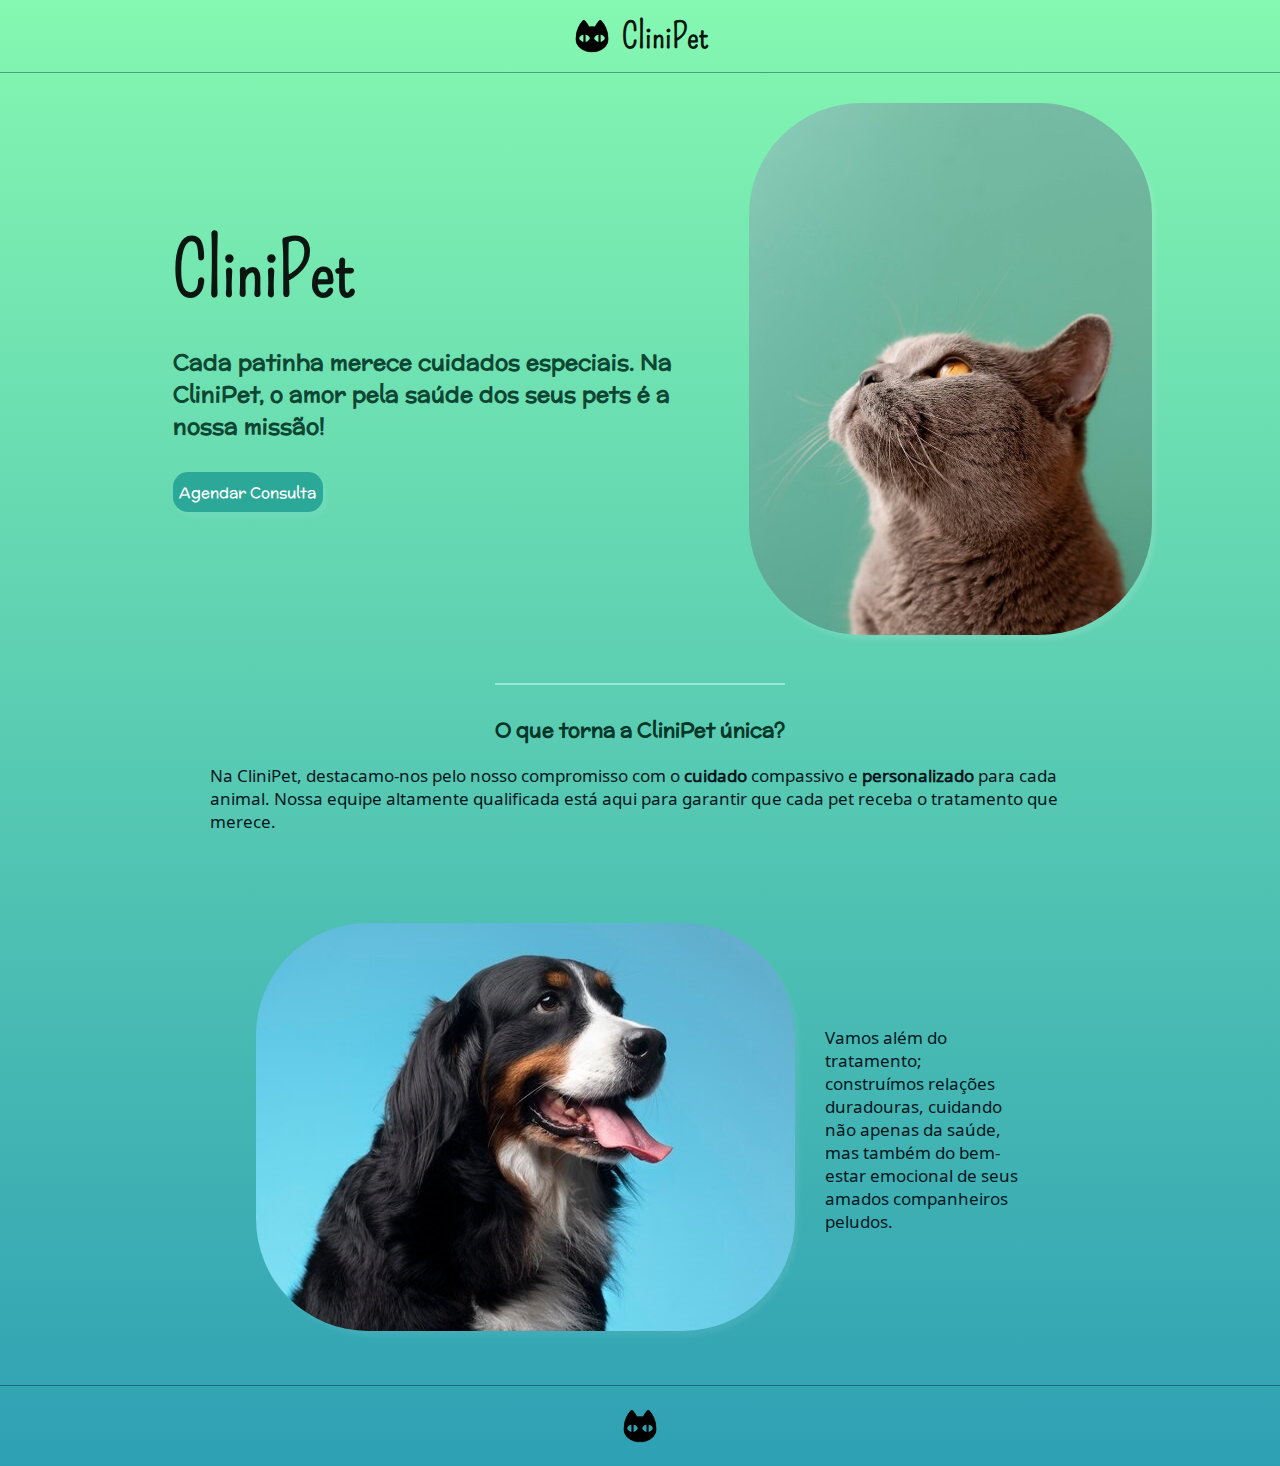
==== index.html @ 524bd00f "Add files via upload" ====
<!DOCTYPE html>
<html lang="en">
<head>
	<link rel="stylesheet" type="text/css" href="style.css">
	<meta charset="UTF-8">
	<meta name="viewport" content="width=device-width, initial-scale=1.0">
	<title>CliniPet</title>
</head>
<body>
		<header class="cabecalho">
			<img class="logo-imagem" src="logo.png" style="height: 40px; width: 40px;"><!--icon da pagina-->
			<h4 class="cabecalho-titulo">CliniPet</h4>
		</header>

		<main class="conteudo">

			<section class="conteudo-principal">
				<div class="conteudo-principal-escrito">
					<h1 class="conteudo-principal-titulo">CliniPet</h1>
					<h2 class="conteudo-principal-subtitulo" >Cada patinha merece cuidados especiais. Na CliniPet, o amor pela saúde dos seus pets é a nossa missão!</h2>
					<button class="conteudo-principal-botao">Agendar Consulta</button>
				</div>
				<img class="conteudo-principal-imagem" src="imagem1.jpg" style="width: 35%; border-radius: 7em; box-shadow: 4px 5px 4px rgba(255, 255, 255, 0.11);">
			</section>

			<section class="conteudo-secundario">
				<h3 class="conteudo-secundario-titulo">O que torna a CliniPet única?</h3>
				<p class="conteudo-secundario-subtitulo">Na CliniPet, destacamo-nos pelo nosso compromisso com o <strong>cuidado</strong> compassivo e <strong>personalizado</strong> para cada animal. Nossa equipe altamente qualificada está aqui para garantir que cada pet receba o tratamento que merece.</p>
			</section>

			<section class="conteudo-terciario">
				<div class="conteudo-terciario-conteudo">
					<img class="conteudo-terciario-imagem" src="imagem2.jpg" style="height: 20%; border-radius: 7em; box-shadow: 4px 5px 4px rgba(255, 255, 255, 0.068);">
				</div>
				<p class="conteudo-terciario-titulo">Vamos além do tratamento; construímos relações duradouras, cuidando não apenas da saúde, mas também do bem-estar emocional de seus amados companheiros peludos.</p>
			</section>
		</main>

		<footer class="rodape">
			<img class="logo-imagem" src="logo.png" style="height: 40px; width: 40px;"><!--icon da pagina-->
		</footer>


</body>
</html>
---- style.css ----
@import url('https://fonts.googleapis.com/css2?family=McLaren&family=Noto+Sans+Tai+Le&family=Pompiere&display=swap');
*{
    margin: 0;
    padding: 0;
    box-sizing: border-box;
    text-decoration: none;
}

body{
    font-size: 100%;
    background:linear-gradient(to top, rgb(46, 160, 180), rgba(91, 245, 150, 0.747));
}

.cabecalho {
    display: flex;
    flex-direction: row;
    align-items: center;
    justify-content: center;
    padding: 15px;
    font-family: 'Pompiere', sans-serif;
    font-size: 35px;
    color: rgba(0, 0, 0, 0.904);
    font-weight: 400;
    gap : 10px;
}

.conteudo{
    border-top: 0.6px solid rgba(0, 0, 0, 0.349);
    margin-bottom: 50px;
}

.conteudo-principal{
    display: flex;
    flex-direction: row;
    align-items: center;
    justify-content: space-evenly;
    padding-right: 10%;
    gap: 20px;
    padding-top: 30px;
}

.conteudo-principal-escrito {
    display: flex;
    flex-direction: column;
    gap: 30px;
    padding-left: 15%;
}

.conteudo-principal-titulo{
    font-family: 'Pompiere', sans-serif;
    font-size: 75px;
    color: rgba(0, 0, 0, 0.904);
    font-weight: 900;
}

.conteudo-principal-subtitulo{
    font-family: 'McLaren', sans-serif;
    font-size: 22px;
    color: rgba(5, 54, 40, 0.911);
}

.conteudo-principal-botao{
    background-color: rgb(44, 168, 152);
    color: rgb(255, 255, 255);
    width: 150px;
    height: 40px;
    font-size: 15px;
    font-family: 'McLaren', sans-serif;
    border: none;
    box-shadow: 4px 5px 4px rgba(150, 228, 221, 0.164);
    border-radius: 15px;
}

.conteudo-principal-botao:hover {
    background-color: rgb(59, 185, 169);
    color: rgb(255, 255, 255);
    width: 150px;
    height: 40px;
    font-size: 15px;
    font-family: 'McLaren', sans-serif;
    border: none;
    box-shadow: 4px 5px 4px rgba(6, 71, 63, 0.5);
    border-radius: 15px;
}

.conteudo-secundario{
    display: flex;
    flex-direction: column;
    align-items: center;
    gap: 20px;
    margin-top: 48px;
    padding-left: 10%;
    padding-right: 10%;
    justify-content: center;
}

.conteudo-secundario-titulo{
    font-family: 'McLaren', sans-serif;
    color: rgba(0, 44, 31, 0.945);
    font-size: 20px;
    border-top: 2px solid rgba(187, 255, 234, 0.596);
    padding-top: 30px;
}

.conteudo-secundario-subtitulo{
    font-family: 'Noto Sans Tai Le', sans-serif;
    font-size: 17px;
    font-weight: 500;
    color: rgb(0, 22, 29);  
    padding-bottom: 60px;
    padding-left: 8%;
    padding-right: 8%;
}

.conteudo-terciario {
    padding-top: 150px;
    display: flex;
    flex-direction: row;
    align-items: center;
    justify-content: space-evenly;
    padding-left: 20%;
    padding-right: 20%;
    gap: 30px;
    padding-top: 30px;
}

.conteudo-terciario-titulo{
    font-family: 'Noto Sans Tai Le', sans-serif;
    font-size: 17px;
    font-weight: 500;
    color: rgb(0, 22, 29);  
}

.rodape{
    padding: 20px;
    border-top: 0.6px solid rgba(0, 0, 0, 0.349);
    display: flex;
    align-items: center;
    justify-content: center;
}
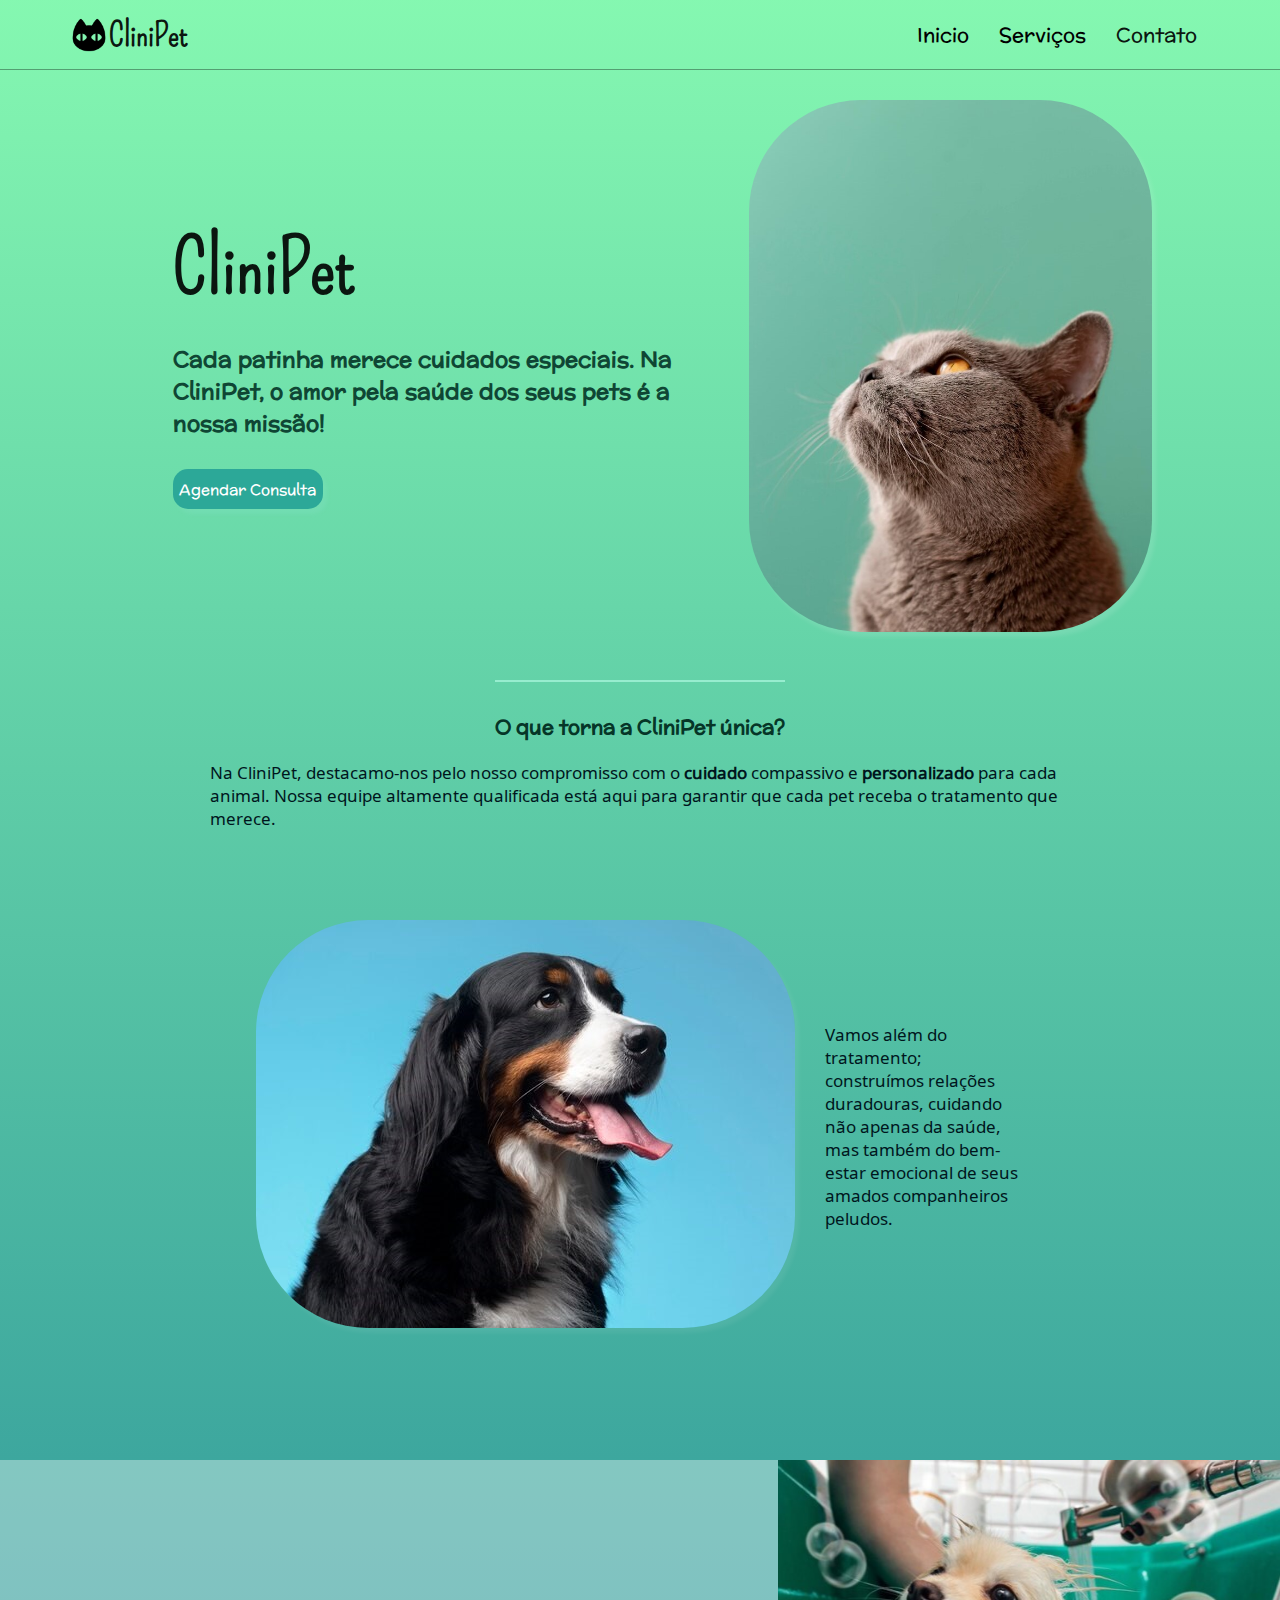
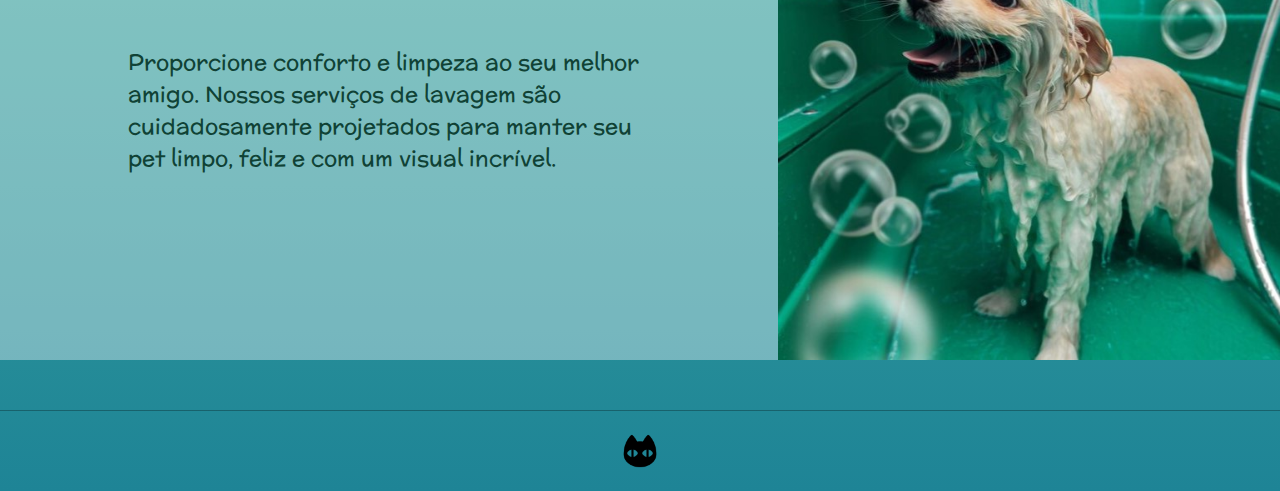
==== commit 421d5774: "Add files via upload" ====
--- a/index.html
+++ b/index.html
@@ -8,8 +8,16 @@
 </head>
 <body>
 		<header class="cabecalho">
-			<img class="logo-imagem" src="logo.png" style="height: 40px; width: 40px;"><!--icon da pagina-->
-			<h4 class="cabecalho-titulo">CliniPet</h4>
+			<div class="cabecalho-logo">
+				<img class="logo-imagem" src="logo.png" style="height: 40px; width: 40px;"><!--icon da pagina-->
+				<h4 class="cabecalho-titulo">CliniPet</h4>
+			</div>
+
+			<div class="cabecalho-escrito">
+				<h4 class="cabecalho-texto"><a href="index.html">Inicio</a></h4>
+				<h4 class="cabecalho-texto"><a href="servicos.html">Serviços</a></h4>
+				<h4 class="cabecalho-texto">Contato</h4>
+			</div>
 		</header>
 
 		<main class="conteudo">
@@ -34,6 +42,17 @@
 				</div>
 				<p class="conteudo-terciario-titulo">Vamos além do tratamento; construímos relações duradouras, cuidando não apenas da saúde, mas também do bem-estar emocional de seus amados companheiros peludos.</p>
 			</section>
+
+			<section class="conteudo-quartenario">
+				<div class="conteudo-quartenario-escrito">
+					<p class="conteudo-quartenario-titulo">Proporcione conforto e limpeza ao seu melhor amigo. Nossos serviços de lavagem são cuidadosamente projetados para manter seu pet limpo, feliz e com um visual incrível.</p>
+				</div>
+				<div class="conteudo-quartenario-conteudo">
+					<img class="conteudo-quartenario-imagem" src="imagem3.jpg" >
+				</div>
+			</section>
+
+
 		</main>
 
 		<footer class="rodape">
--- a/style.css
+++ b/style.css
@@ -1,4 +1,5 @@
 @import url('https://fonts.googleapis.com/css2?family=McLaren&family=Noto+Sans+Tai+Le&family=Pompiere&display=swap');
+
 *{
     margin: 0;
     padding: 0;
@@ -8,17 +9,47 @@
 
 body{
     font-size: 100%;
-    background:linear-gradient(to top, rgb(46, 160, 180), rgba(91, 245, 150, 0.747));
+    background:linear-gradient(to top, rgb(30, 132, 150), rgba(91, 245, 150, 0.747));
+}
+
+a {
+    text-decoration: none;
+    color: black;
 }
 
 .cabecalho {
+    text-decoration: none; 
+    display: flex;
+    flex-direction: row;
+    align-items: center;
+    justify-content: space-between;
+    padding: 5px;
+    font-family: 'Pompiere', sans-serif;
+    font-size: 33px;
+    color: rgba(0, 0, 0, 0.904);
+    font-weight: 400;
+    gap : 5px;
+}
+
+.cabecalho-logo {
+    display: flex;
+    padding-left: 5%;
+}
+
+.cabecalho-escrito {
+    display: flex;
+    padding-right: 5%;
+}
+
+.cabecalho-texto {
+    text-decoration: none; 
     display: flex;
     flex-direction: row;
     align-items: center;
     justify-content: center;
     padding: 15px;
-    font-family: 'Pompiere', sans-serif;
-    font-size: 35px;
+    font-family: 'McLaren', sans-serif;
+    font-size: 20px;
     color: rgba(0, 0, 0, 0.904);
     font-weight: 400;
     gap : 10px;
@@ -131,9 +162,32 @@
     color: rgb(0, 22, 29);  
 }
 
+.conteudo-quartenario {
+    background: rgba(255, 255, 255, 0.37);
+    display: flex;
+    height: 500px;
+    margin-top: 10%;
+    align-content: space-around;
+
+}
+
+.conteudo-quartenario-imagem {
+    height: 500px;
+
+}
+
+.conteudo-quartenario-escrito {
+    font-family: 'McLaren', sans-serif;
+    font-size: 22px;
+    color: rgba(5, 54, 40, 0.911);
+    display: flex;
+    align-items: center;
+    padding: 10%;
+}
+
 .rodape{
     padding: 20px;
-    border-top: 0.6px solid rgba(0, 0, 0, 0.349);
+    border-top: 1px solid rgba(0, 0, 0, 0.281);
     display: flex;
     align-items: center;
     justify-content: center;
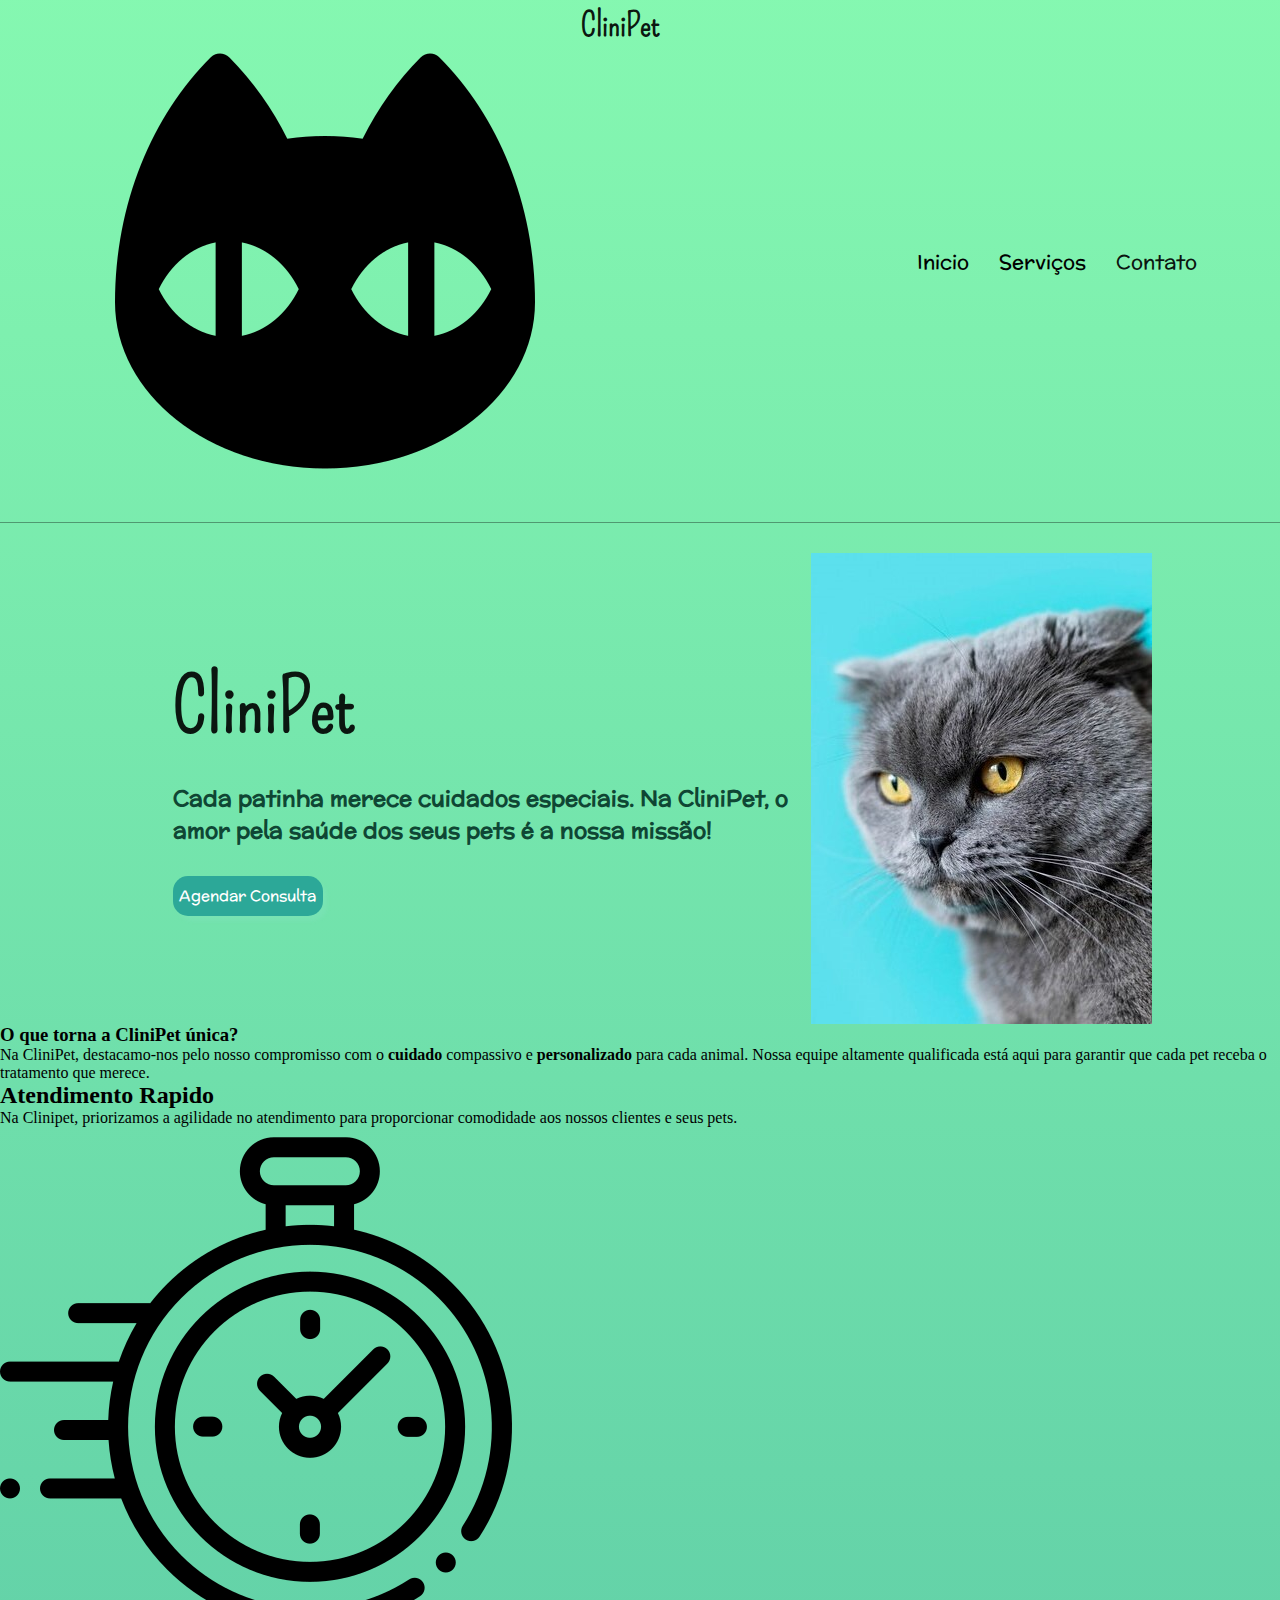
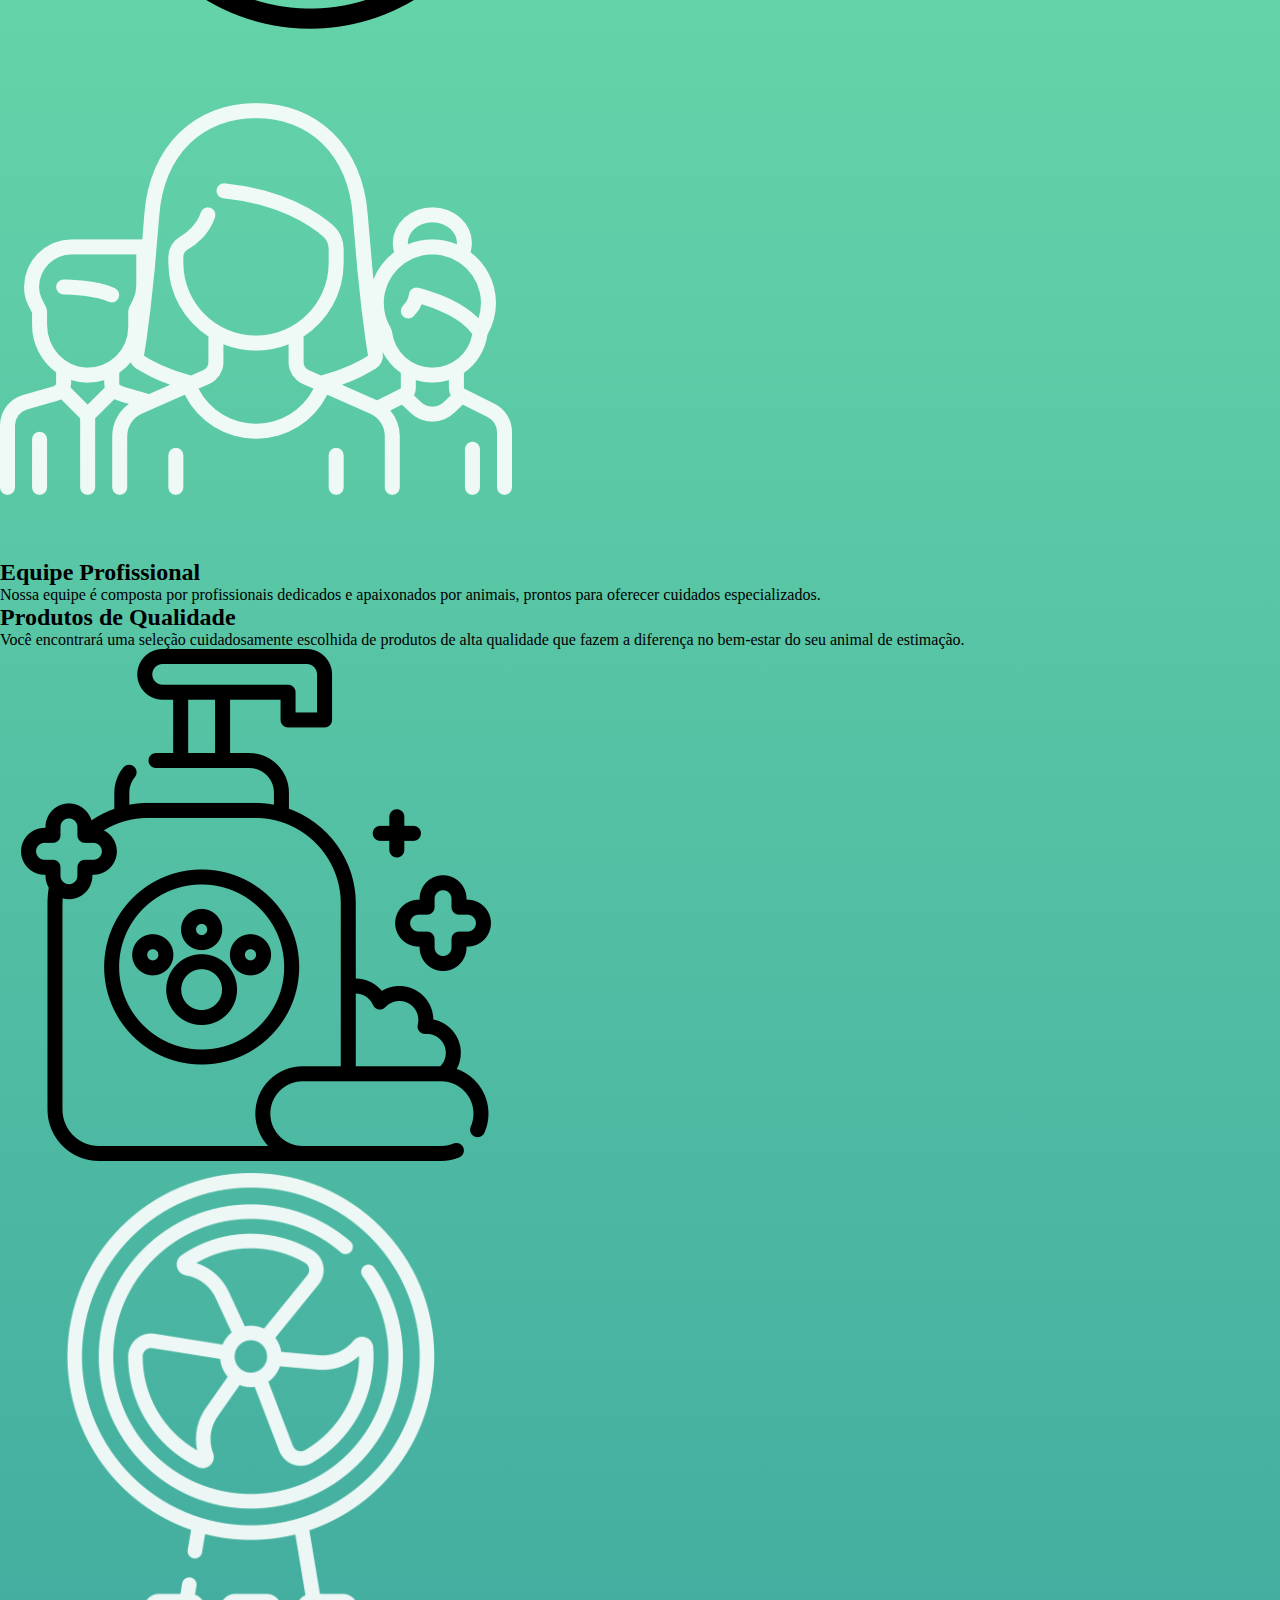
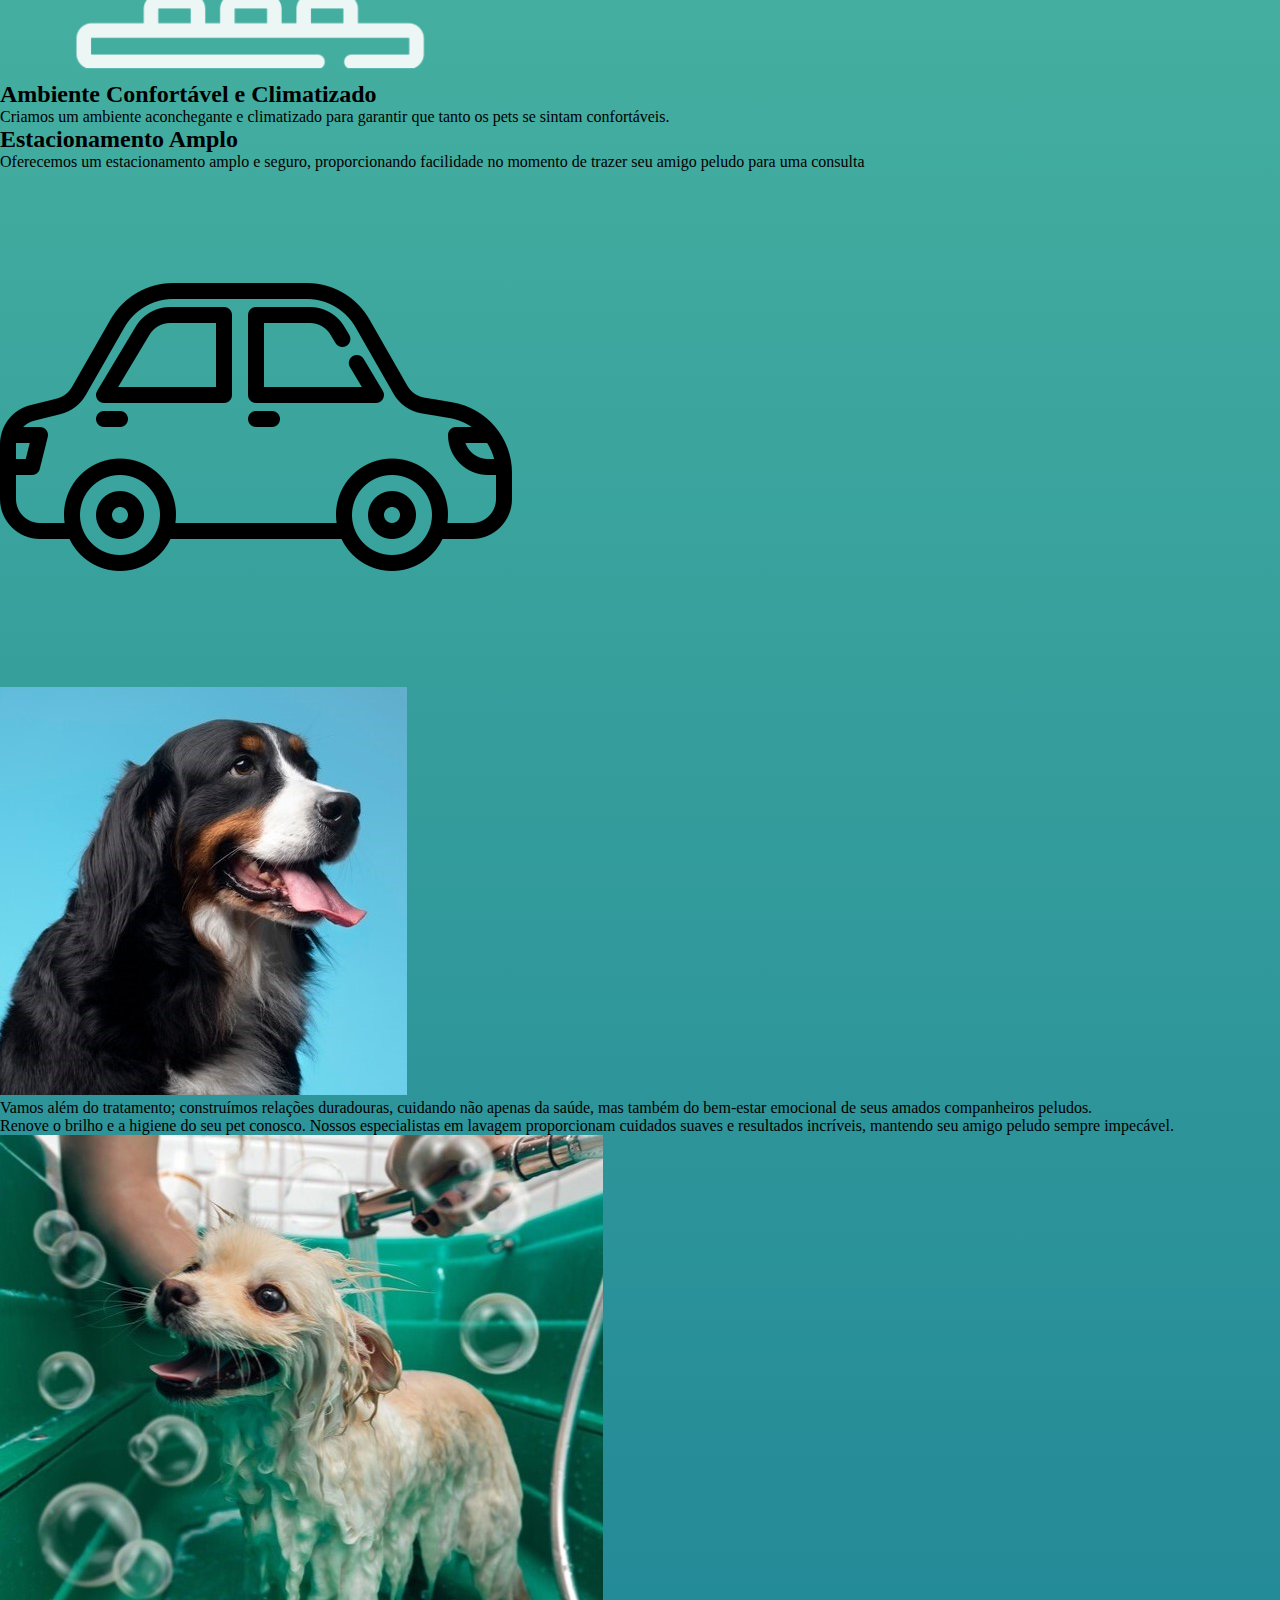
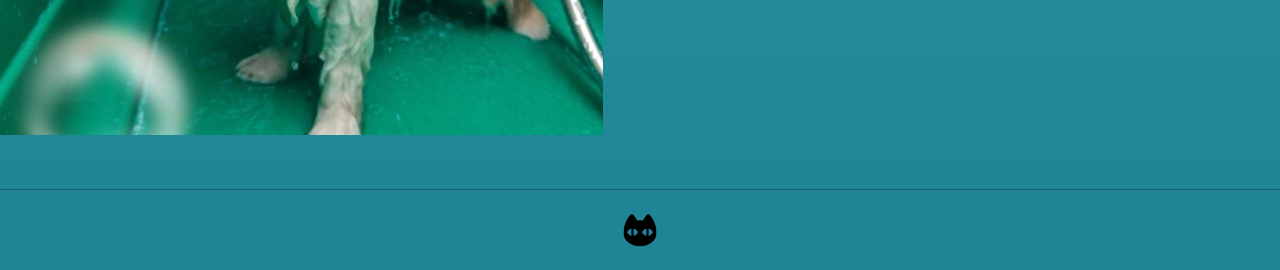
==== commit 27020c5a: "Add files via upload" ====
--- a/index.html
+++ b/index.html
@@ -9,7 +9,7 @@
 <body>
 		<header class="cabecalho">
 			<div class="cabecalho-logo">
-				<img class="logo-imagem" src="logo.png" style="height: 40px; width: 40px;"><!--icon da pagina-->
+				<img class="logo-imagem" src="logo.png"><!--icon da pagina-->
 				<h4 class="cabecalho-titulo">CliniPet</h4>
 			</div>
 
@@ -28,32 +28,87 @@
 					<h2 class="conteudo-principal-subtitulo" >Cada patinha merece cuidados especiais. Na CliniPet, o amor pela saúde dos seus pets é a nossa missão!</h2>
 					<button class="conteudo-principal-botao">Agendar Consulta</button>
 				</div>
-				<img class="conteudo-principal-imagem" src="imagem1.jpg" style="width: 35%; border-radius: 7em; box-shadow: 4px 5px 4px rgba(255, 255, 255, 0.11);">
+				<img class="conteudo-principal-imagem" src="imagem4.jpg">
 			</section>
 
-			<section class="conteudo-secundario">
-				<h3 class="conteudo-secundario-titulo">O que torna a CliniPet única?</h3>
-				<p class="conteudo-secundario-subtitulo">Na CliniPet, destacamo-nos pelo nosso compromisso com o <strong>cuidado</strong> compassivo e <strong>personalizado</strong> para cada animal. Nossa equipe altamente qualificada está aqui para garantir que cada pet receba o tratamento que merece.</p>
+
+			<section class="conteudo-segundo">
+				<h3 class="conteudo-segundo-titulo">O que torna a CliniPet única?</h3>
+				<p class="conteudo-segundo-subtitulo">Na CliniPet, destacamo-nos pelo nosso compromisso com o <strong>cuidado</strong> compassivo e <strong>personalizado</strong> para cada animal. Nossa equipe altamente qualificada está aqui para garantir que cada pet receba o tratamento que merece.</p>
 			</section>
 
-			<section class="conteudo-terciario">
-				<div class="conteudo-terciario-conteudo">
-					<img class="conteudo-terciario-imagem" src="imagem2.jpg" style="height: 20%; border-radius: 7em; box-shadow: 4px 5px 4px rgba(255, 255, 255, 0.068);">
+
+				<main class="conteudo-retangulo">
+					<div class="conteudo-retangulo-back">
+
+						<div class="conteudo-retangulo1">
+							<div class="conteudo-retangulo1-escrito">
+								<h2 class="conteudo-retangulo1-escrito-titulo">Atendimento Rapido</h2>
+								<p class="conteudo-retangulo1-escrito-texto">Na Clinipet, priorizamos a agilidade no atendimento para proporcionar comodidade aos nossos clientes e seus pets.</p>
+							</div>
+							<img class="conteudo-retangulo1-imagem" src="relogio.png">
+						</div>
+	
+						<div class="conteudo-retangulo2">
+							<img class="conteudo-retangulo1-imagem" src="equipe.png" style="opacity: 90%;">
+							<div class="conteudo-retangulo2-escrito">
+								<h2 class="conteudo-retangulo2-escrito-titulo">Equipe Profissional</h2>
+								<p class="conteudo-retangulo2-escrito-texto">Nossa equipe é composta por profissionais dedicados e apaixonados por animais, prontos para oferecer cuidados especializados.</p>
+							</div>
+						</div>
+
+						<div class="conteudo-retangulo1">
+							<div class="conteudo-retangulo1-escrito">
+								<h2 class="conteudo-retangulo1-escrito-titulo">Produtos de Qualidade</h2>
+								<p class="conteudo-retangulo1-escrito-texto">Você encontrará uma seleção cuidadosamente escolhida de produtos de alta qualidade que fazem a diferença no bem-estar do seu animal de estimação.</p>
+							</div>
+							<img class="conteudo-retangulo1-imagem" src="shampoo-pet.png">
+						</div>
+
+						<div class="conteudo-retangulo2">
+							<img class="conteudo-retangulo1-imagem" src="ventilador.png" style="opacity: 90%;">
+							<div class="conteudo-retangulo2-escrito">
+								<h2 class="conteudo-retangulo2-escrito-titulo">Ambiente Confortável e Climatizado</h2>
+								<p class="conteudo-retangulo2-escrito-texto">Criamos um ambiente aconchegante e climatizado para garantir que tanto os pets se sintam confortáveis.</p>
+							</div>
+						</div>
+
+						<div class="conteudo-retangulo1">
+							<div class="conteudo-retangulo1-escrito">
+								<h2 class="conteudo-retangulo1-escrito-titulo">Estacionamento Amplo</h2>
+								<p class="conteudo-retangulo1-escrito-texto">Oferecemos um estacionamento amplo e seguro, proporcionando facilidade no momento de trazer seu amigo peludo para uma consulta</p>
+							</div>
+							<img class="conteudo-retangulo1-imagem" src="carro.png">
+						</div>
+
+					</div>
+				</main>
+
+
+			<section class="conteudo-terceiro">
+				<div class="conteudo-terceiro-conteudo">
+					<img class="conteudo-terceiro-imagem" src="imagem2.jpg">
+					<div class="conteudo-terceiro-escrito">
+						<p class="conteudo-terceiro-titulo">Vamos além do tratamento; construímos relações duradouras, cuidando não apenas da saúde, mas também do bem-estar emocional de seus amados companheiros peludos.</p>
+					</div>
 				</div>
-				<p class="conteudo-terciario-titulo">Vamos além do tratamento; construímos relações duradouras, cuidando não apenas da saúde, mas também do bem-estar emocional de seus amados companheiros peludos.</p>
 			</section>
 
-			<section class="conteudo-quartenario">
-				<div class="conteudo-quartenario-escrito">
-					<p class="conteudo-quartenario-titulo">Proporcione conforto e limpeza ao seu melhor amigo. Nossos serviços de lavagem são cuidadosamente projetados para manter seu pet limpo, feliz e com um visual incrível.</p>
-				</div>
-				<div class="conteudo-quartenario-conteudo">
-					<img class="conteudo-quartenario-imagem" src="imagem3.jpg" >
+			<section class="conteudo-quarto">
+				<div class="conteudo-quarto-conteudo">
+					<div class="conteudo-quarto-escrito">
+						<p class="conteudo-quarto-titulo">Renove o brilho e a higiene do seu pet conosco. Nossos especialistas em lavagem proporcionam cuidados suaves e resultados incríveis, mantendo seu amigo peludo sempre impecável.</p>
+					</div>
+					<img class="conteudo-quarto-imagem" src="imagem3.jpg">
 				</div>
 			</section>
 
 
+
+
 		</main>
+
+		
 
 		<footer class="rodape">
 			<img class="logo-imagem" src="logo.png" style="height: 40px; width: 40px;"><!--icon da pagina-->
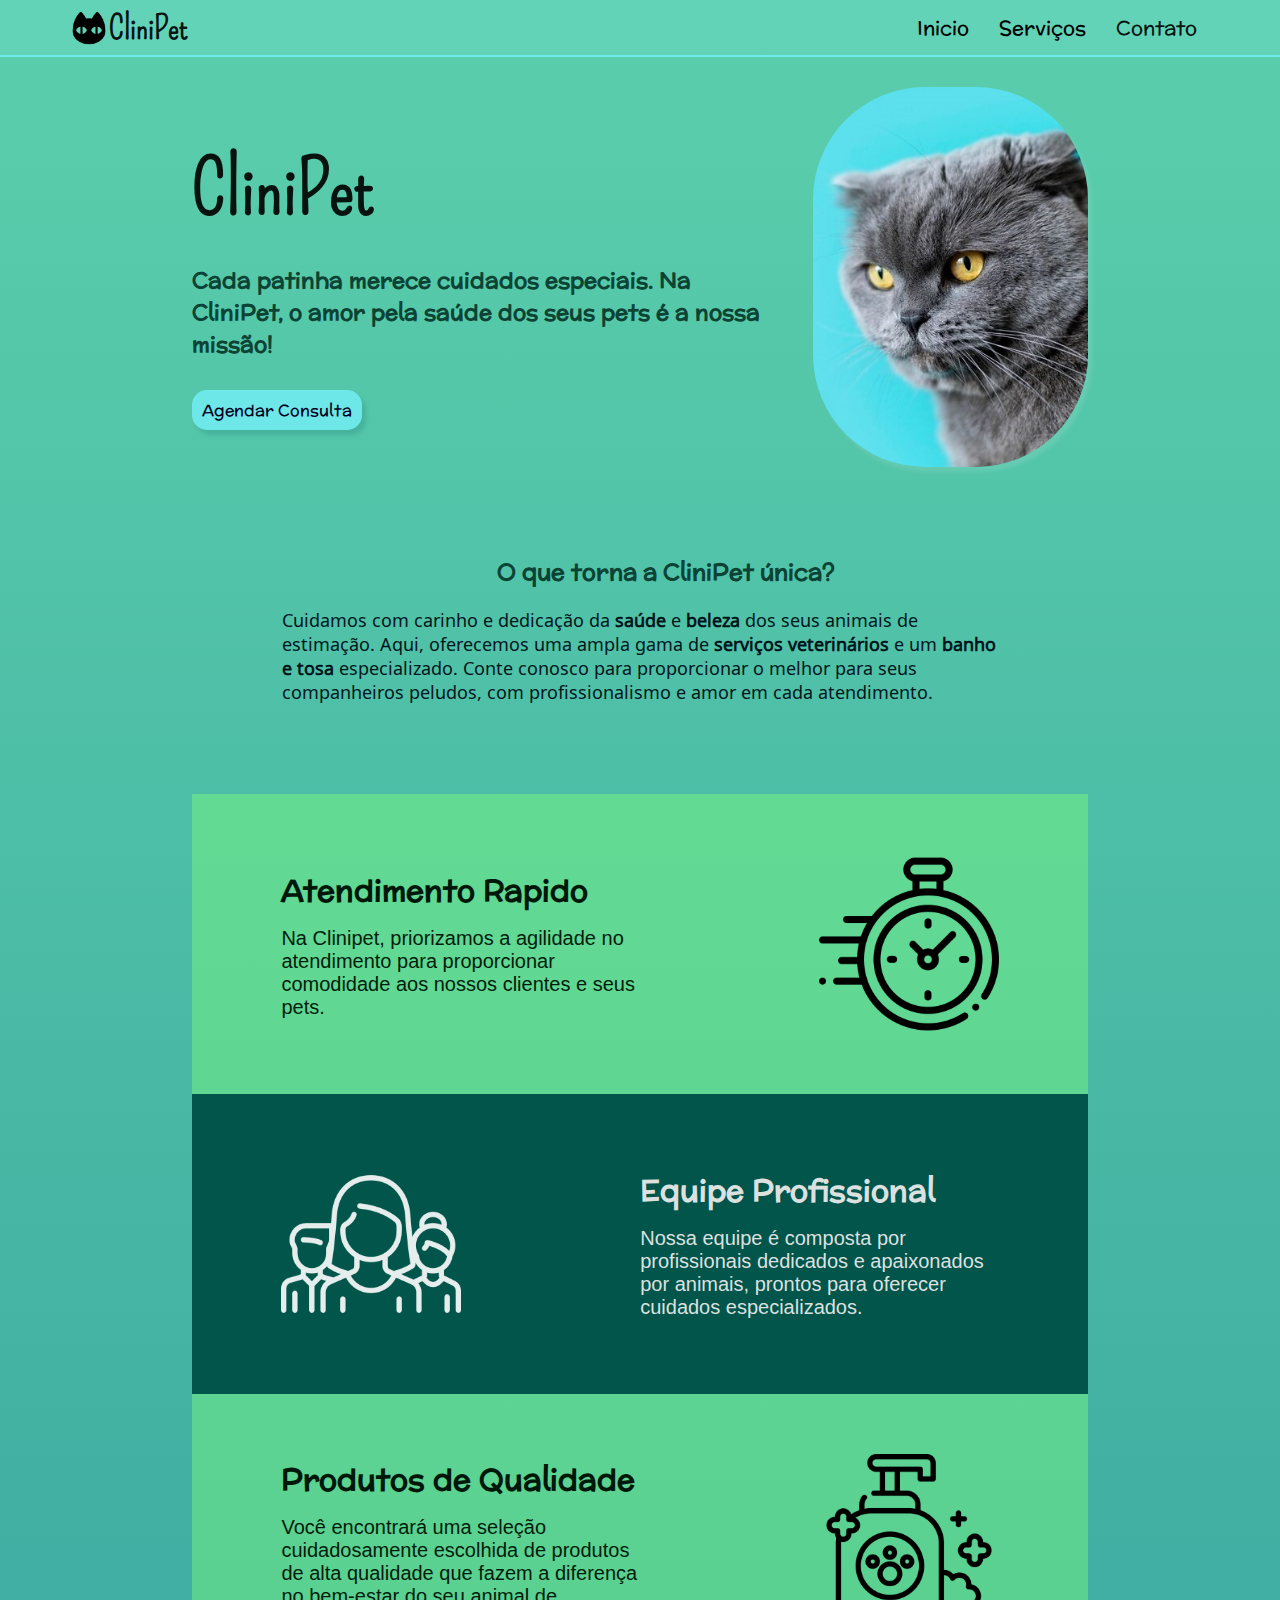
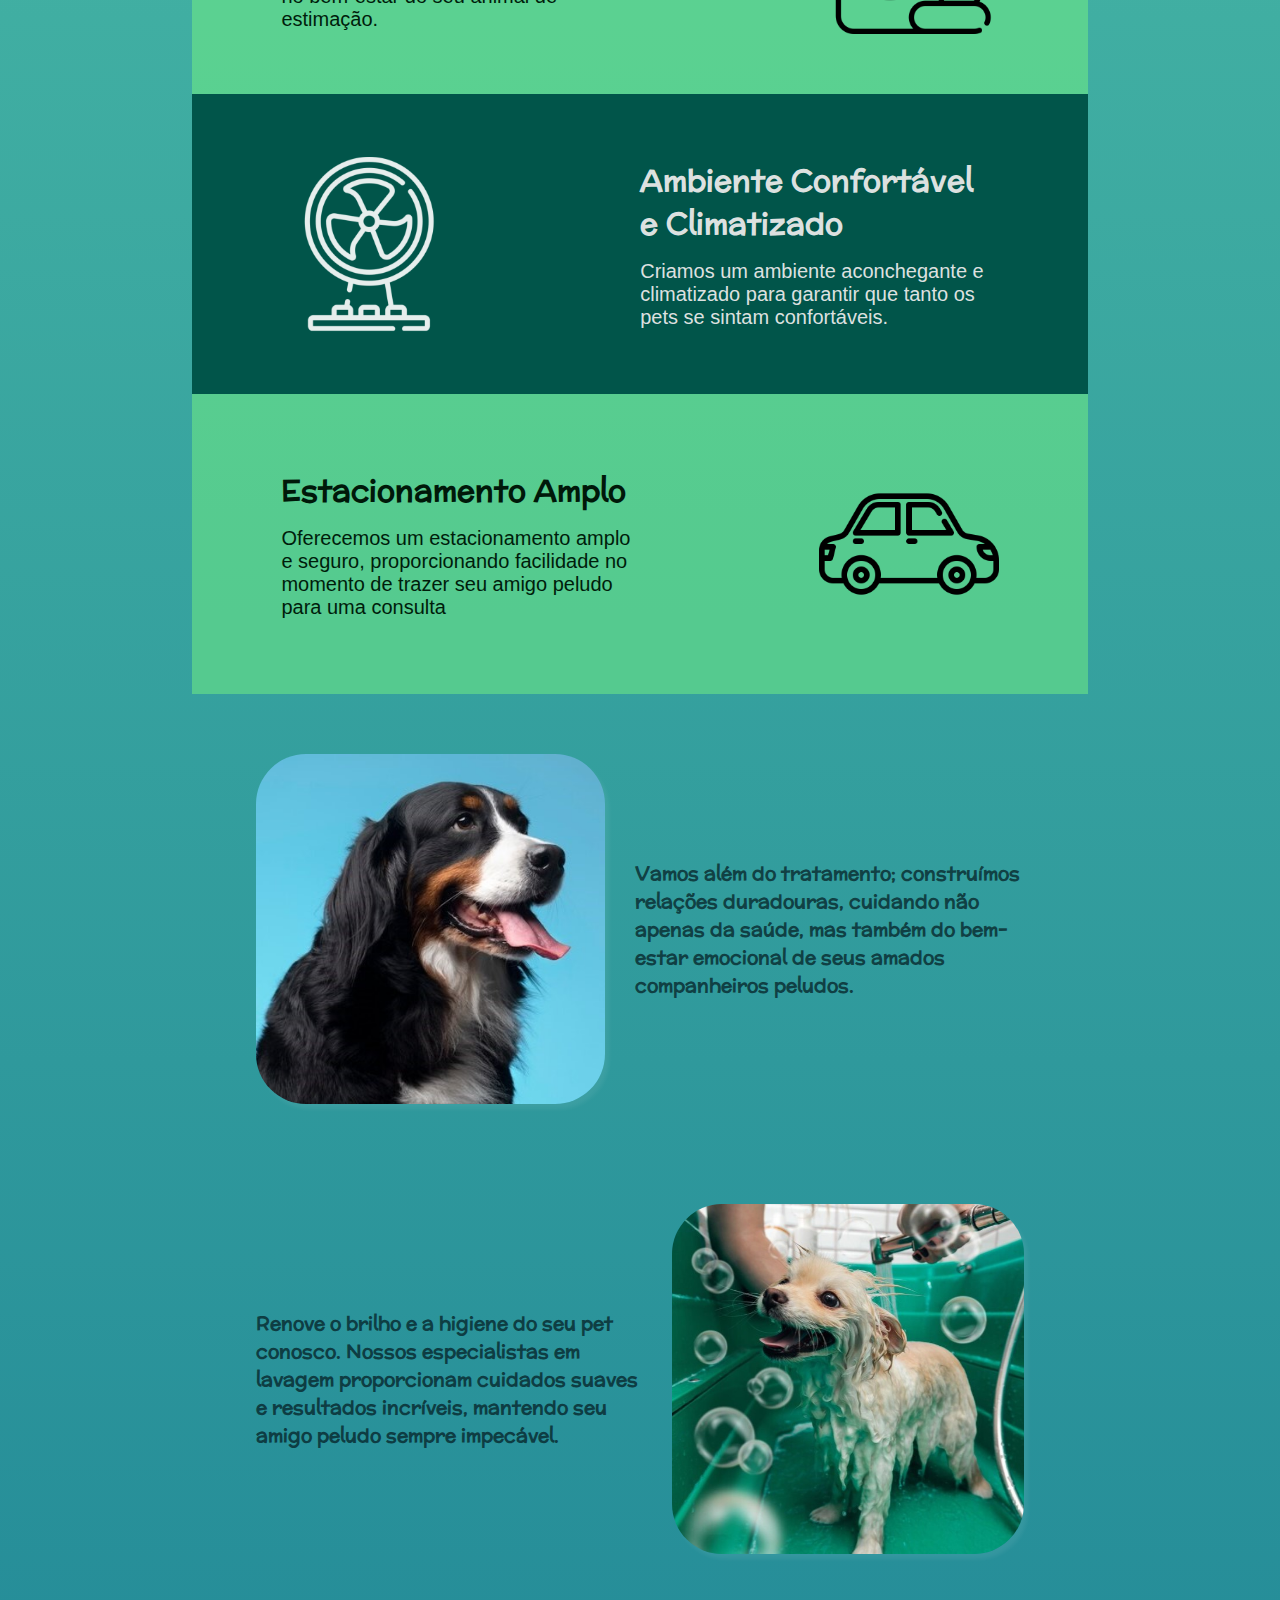
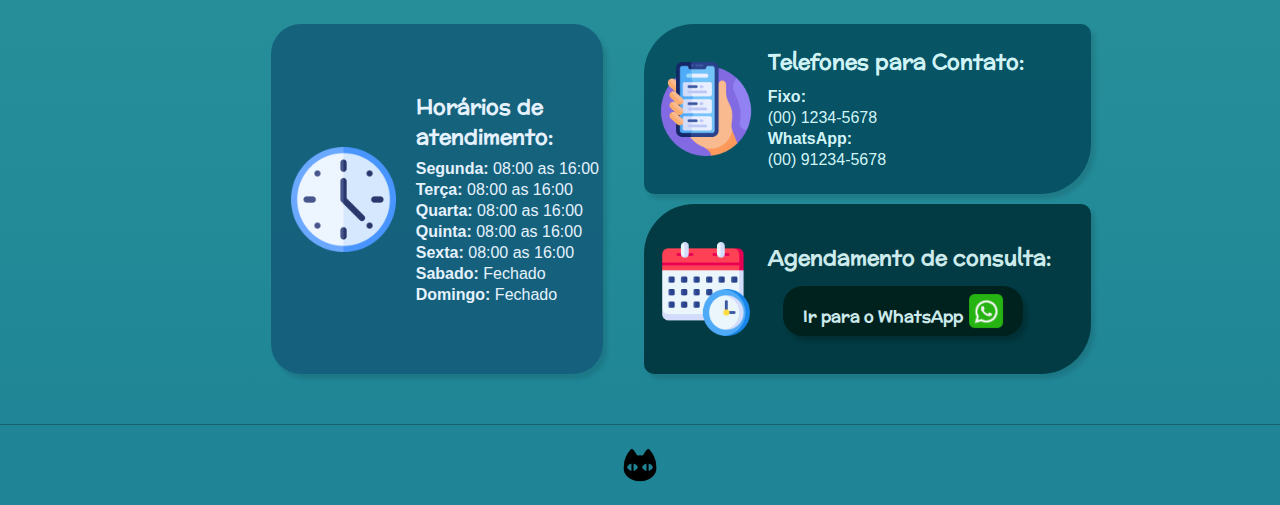
==== commit 36ef7ca7: "Add files via upload" ====
--- a/index.html
+++ b/index.html
@@ -28,13 +28,15 @@
 					<h2 class="conteudo-principal-subtitulo" >Cada patinha merece cuidados especiais. Na CliniPet, o amor pela saúde dos seus pets é a nossa missão!</h2>
 					<button class="conteudo-principal-botao">Agendar Consulta</button>
 				</div>
-				<img class="conteudo-principal-imagem" src="imagem4.jpg">
+				<div class="conteudo-principal-animacao">
+					<img class="conteudo-principal-imagem" src="imagem4.jpg">
+				</div>
 			</section>
 
 
 			<section class="conteudo-segundo">
 				<h3 class="conteudo-segundo-titulo">O que torna a CliniPet única?</h3>
-				<p class="conteudo-segundo-subtitulo">Na CliniPet, destacamo-nos pelo nosso compromisso com o <strong>cuidado</strong> compassivo e <strong>personalizado</strong> para cada animal. Nossa equipe altamente qualificada está aqui para garantir que cada pet receba o tratamento que merece.</p>
+				<p class="conteudo-segundo-subtitulo">Cuidamos com carinho e dedicação da <strong>saúde</strong> e <strong>beleza</strong> dos seus animais de estimação. Aqui, oferecemos uma ampla gama de <strong>serviços veterinários</strong> e um <strong>banho e tosa</strong> especializado. Conte conosco para proporcionar o melhor para seus companheiros peludos, com profissionalismo e amor em cada atendimento.</p>
 			</section>
 
 
@@ -84,6 +86,8 @@
 					</div>
 				</main>
 
+			
+
 
 			<section class="conteudo-terceiro">
 				<div class="conteudo-terceiro-conteudo">
@@ -106,6 +110,54 @@
 
 
 
+			
+			<section class="conteudo-servicos">
+				<div class="conteudo-servicos1">
+					<div class="conteudo-servicos-horarios">
+						<img class="conteudo-servicos-imagem1" src="horario.png">
+						<div class="conteudo-servicos-horarios-escrito">
+							<h1 class="conteudo-servicos-titulo">Horários de atendimento:</h1>
+							<p class="conteudo-servicos-texto"><strong>Segunda:</strong> 08:00 as 16:00</p>
+							<p class="conteudo-servicos-texto"><strong>Terça:</strong> 08:00 as 16:00</p>
+							<p class="conteudo-servicos-texto"><strong>Quarta:</strong> 08:00 as 16:00</p>
+							<p class="conteudo-servicos-texto"><strong>Quinta:</strong> 08:00 as 16:00</p>
+							<p class="conteudo-servicos-texto"><strong>Sexta:</strong> 08:00 as 16:00</p>
+							<p class="conteudo-servicos-texto"><strong>Sabado:</strong> Fechado</p>
+							<p class="conteudo-servicos-texto"><strong>Domingo:</strong> Fechado</p>
+						</div>
+					</div>
+				</div>
+				<div class="conteudo-servicos2">
+					<div class="conteudo-servicos-telefone">
+						<img class="conteudo-servicos-imagem2" src="telefone.png">
+						<div class="conteudo-servicos-telefone-escrito">
+							<h1 class="conteudo-servicos-titulo">Telefones para Contato:</h1>
+							<p class="conteudo-servicos-texto"><strong>Fixo:</strong></p>
+							<p class="conteudo-servicos-texto">(00) 1234-5678</p>
+							<p class="conteudo-servicos-texto"><strong>WhatsApp:</strong></p>
+							<p class="conteudo-servicos-texto">(00) 91234-5678</p>
+						</div>
+					</div>
+
+					<div class="conteudo-servicos-agendar">
+						<img class="conteudo-servicos-imagem2" src="agenda.png">
+						<div class="conteudo-servicos-agendar-escrito">
+							<h1 class="conteudo-servicos-titulo">Agendamento de consulta:</h1>
+							<div class="conteudo-servicos-agendar-whatsapp">
+								<h1><a  class="conteudo-servicos-agendar-whatsapp-texto">Ir para o WhatsApp</a></h1>
+								<img class="conteudo-servicos-agendar-whatsap-icon" src="whatsapp.png">
+							</div>
+
+						</div>
+					</div>
+				</div>
+			</section>	
+
+
+
+
+
+
 		</main>
 
 		
--- a/style.css
+++ b/style.css
@@ -9,7 +9,8 @@
 
 body{
     font-size: 100%;
-    background:linear-gradient(to top, rgb(30, 132, 150), rgba(91, 245, 150, 0.747));
+    /*background:linear-gradient(to right, rgb(4, 177, 148), rgba(91, 245, 150, 0.747));*/
+    background:linear-gradient(to top, rgb(30, 132, 150), rgba(58, 197, 155, 0.836));
 }
 
 a {
@@ -18,6 +19,7 @@
 }
 
 .cabecalho {
+    background-color: rgba(152, 240, 255, 0.144);
     text-decoration: none; 
     display: flex;
     flex-direction: row;
@@ -29,11 +31,17 @@
     color: rgba(0, 0, 0, 0.904);
     font-weight: 400;
     gap : 5px;
+    height: 55px;
 }
 
 .cabecalho-logo {
     display: flex;
     padding-left: 5%;
+}
+
+.logo-imagem{
+    height: 40px;
+    width: 40px;
 }
 
 .cabecalho-escrito {
@@ -54,9 +62,47 @@
     font-weight: 400;
     gap : 10px;
 }
-
+        /*CELULAR********************/
+        @media screen and (max-width: 500px){
+            .cabecalho {
+                font-size: 20px;
+                flex-wrap: nowrap;
+                justify-content: space-around;
+                height: 40px;
+            }
+            .cabecalho-logo{
+                padding-left: 0%;
+            }
+            .logo-imagem{
+                height: 25px; width: 25px;
+            }
+            .cabecalho-texto{
+                gap : 0px;
+                font-size: 10px;
+                width: 60px;
+            }
+            .cabecalho-escrito{
+                padding-right: 0px;
+            }
+        }
+
+        /*TABLET********************/
+        @media screen and (min-width: 500px) and (max-width: 750px){
+            .cabecalho {
+                font-size: 30px;
+            }
+            .logo-imagem{
+                height: 35px; width: 35px;
+            }
+            .cabecalho-texto{
+                font-size: 18px;
+            }
+        }
+
+
+/*  CONTEUDO PRINCIPAL -------------------------------------------*/
 .conteudo{
-    border-top: 0.6px solid rgba(0, 0, 0, 0.349);
+    border-top: 2px solid rgba(116, 238, 247, 0.829);
     margin-bottom: 50px;
 }
 
@@ -64,17 +110,18 @@
     display: flex;
     flex-direction: row;
     align-items: center;
-    justify-content: space-evenly;
-    padding-right: 10%;
+    justify-content: center;
     gap: 20px;
-    padding-top: 30px;
+    margin-top: 30px;
+    height: 400px;
+    width: 70%;
+    margin-left: 15%;
 }
 
 .conteudo-principal-escrito {
     display: flex;
     flex-direction: column;
     gap: 30px;
-    padding-left: 15%;
 }
 
 .conteudo-principal-titulo{
@@ -90,31 +137,102 @@
     color: rgba(5, 54, 40, 0.911);
 }
 
+.conteudo-principal-animacao{
+    height: 400px;
+    animation: left 2s linear 1;
+    margin-left: 10px;
+}
+
+.conteudo-principal-imagem {
+    height: 95%; 
+    border-radius: 7em; 
+    box-shadow: 4px 5px 4px rgba(255, 255, 255, 0.11);
+    
+}
+
+@keyframes left {
+    0%{
+        margin-left: 15%;
+        opacity: 80%;
+    }
+    50%{
+        margin-left: 0%;
+    }
+}
+
 .conteudo-principal-botao{
-    background-color: rgb(44, 168, 152);
-    color: rgb(255, 255, 255);
-    width: 150px;
+    background-color: rgba(116, 238, 247, 0.829);
+    color: rgb(2, 0, 29);
+    width: 170px;
     height: 40px;
-    font-size: 15px;
+    font-size: 16px;
     font-family: 'McLaren', sans-serif;
     border: none;
-    box-shadow: 4px 5px 4px rgba(150, 228, 221, 0.164);
+    box-shadow: 4px 5px 4px rgba(0, 87, 87, 0.164);
     border-radius: 15px;
 }
 
 .conteudo-principal-botao:hover {
-    background-color: rgb(59, 185, 169);
-    color: rgb(255, 255, 255);
-    width: 150px;
+    background-color: rgba(148, 246, 253, 0.829);
+    color: rgb(2, 0, 29);
+    width: 170px;
     height: 40px;
-    font-size: 15px;
+    font-size: 16px;
     font-family: 'McLaren', sans-serif;
     border: none;
-    box-shadow: 4px 5px 4px rgba(6, 71, 63, 0.5);
     border-radius: 15px;
-}
-
-.conteudo-secundario{
+
+}
+        /*  CELULAR***************/
+        @media screen and (max-width: 500px){
+            .conteudo-principal {
+                width: 90%;
+                margin-left: 3%;
+                margin-top: 0px;
+                justify-content: start;
+                height: 350px;
+                gap: 10px;
+            }
+            .conteudo-principal-escrito{
+                gap: 20px;
+                width: 40%;
+                margin-left: 4%;
+            }
+            .conteudo-principal-titulo{
+                font-size: 40px;
+            }
+            .conteudo-principal-subtitulo{
+                font-size: 15px;
+            }
+            .conteudo-principal-animacao{
+                height: 400px;
+                margin-top: 100px;
+
+            }
+            .conteudo-principal-imagem{
+                height: 70%;
+            }
+            .conteudo-principal-botao, .conteudo-principal-botao:hover {
+                width: 140px;
+                font-size: 13px;
+                border-radius: 15px;
+            }
+        }
+        /*TABLET********************/
+        @media screen and (min-width: 501px) and (max-width: 750px){
+            .conteudo-principal-titulo{
+                font-size: 70px;
+            }
+            .conteudo-principal-subtitulo{
+                font-size: 18px;
+            }
+        }
+
+
+
+/* CONTEUDO SEGUNDO------------------------- */
+
+.conteudo-segundo{
     display: flex;
     flex-direction: column;
     align-items: center;
@@ -125,66 +243,369 @@
     justify-content: center;
 }
 
-.conteudo-secundario-titulo{
-    font-family: 'McLaren', sans-serif;
-    color: rgba(0, 44, 31, 0.945);
-    font-size: 20px;
-    border-top: 2px solid rgba(187, 255, 234, 0.596);
-    padding-top: 30px;
-}
-
-.conteudo-secundario-subtitulo{
+.conteudo-segundo-titulo{
+    font-family: 'McLaren', sans-serif;
+    color: rgba(0, 44, 31, 0.863);
+    font-size: 23px;
+    padding-top: 20px;
+    padding-left: 5%;
+}
+
+.conteudo-segundo-subtitulo{
     font-family: 'Noto Sans Tai Le', sans-serif;
-    font-size: 17px;
+    font-size: 18px;
     font-weight: 500;
     color: rgb(0, 22, 29);  
-    padding-bottom: 60px;
-    padding-left: 8%;
-    padding-right: 8%;
-}
-
-.conteudo-terciario {
-    padding-top: 150px;
-    display: flex;
-    flex-direction: row;
-    align-items: center;
-    justify-content: space-evenly;
-    padding-left: 20%;
-    padding-right: 20%;
+    padding-bottom: 40px;
+    width: 70%;
+}
+
+        /*  CELULAR***************/
+        @media screen and (max-width: 500px){
+            .conteudo-segundo-titulo{
+                font-size: 17px;
+            }
+            .conteudo-segundo-subtitulo{
+                font-size: 15px;
+                width: 90%;
+            }
+        }
+            
+
+
+/*  CONTEUDO RETANGULO -------------------------------------------*/
+.conteudo-retangulo {
+    display: flex;
+    justify-content: center;
+    align-items: center;
+    margin-top: 50px;
+}
+
+.conteudo-retangulo-back {
+    background-color: rgba(240, 248, 255, 0.295);
+    width: 70%;
+}
+
+.conteudo-retangulo1, .conteudo-retangulo2 {
+    display: flex;
+    justify-content: space-around;
+    align-items: center;
+    background-color: rgb(7 255 0 / 23%);
+    height: 300px;
+    overflow:auto;
+}
+
+.conteudo-retangulo1-escrito, .conteudo-retangulo2-escrito {
+    width: 40%;
+    gap: 10px;
+}
+
+.conteudo-retangulo1-escrito-titulo, .conteudo-retangulo2-escrito-titulo {
+    font-family: 'McLaren', sans-serif;
+    font-size: 30px;
+    color:rgb(0, 24, 9);
+    margin-bottom: 15px;
+}
+
+.conteudo-retangulo1-escrito-texto, .conteudo-retangulo2-escrito-texto {
+    font-family: 'Trebuchet MS', 'Lucida Sans Unicode', 'Lucida Grande', 'Lucida Sans', Arial, sans-serif;
+    font-size: 20px;
+    font-weight: 100;
+    color:rgb(0, 29, 11);
+}
+
+.conteudo-retangulo1-imagem {
+    height: 60%;
+}
+
+.conteudo-retangulo2 {
+    background-color: rgb(1, 85, 74);
+}
+
+.conteudo-retangulo2-escrito-titulo, .conteudo-retangulo2-escrito-texto {
+    color: rgba(235, 235, 235, 0.952);
+}
+
+        /*  CELULAR***************/
+        @media screen and (max-width: 500px){
+            .conteudo-retangulo-back{
+                width: 100%;
+            }
+            .conteudo-retangulo1-escrito, .conteudo-retangulo2-escrito {
+                width: 50%;
+            }
+            .conteudo-retangulo1-escrito-titulo, .conteudo-retangulo2-escrito-titulo {
+                font-size: 22px;
+            }
+            .conteudo-retangulo1-escrito-texto, .conteudo-retangulo2-escrito-texto {
+                font-size: 17px;
+                font-weight: bold;
+            }
+            .conteudo-retangulo1-imagem {
+                height: 40%;
+            }
+        }
+        /*TABLET********************/
+        @media screen and (min-width: 500px) and (max-width: 750px){
+            .conteudo-retangulo-back{
+                width: 85%;
+            }
+            .conteudo-retangulo1-escrito-titulo, .conteudo-retangulo2-escrito-titulo {
+                font-size: 25px;
+            }
+            .conteudo-retangulo1-escrito-texto, .conteudo-retangulo2-escrito-texto {
+                font-size: 19px;
+            }
+            .conteudo-retangulo1-escrito, .conteudo-retangulo2-escrito {
+                width: 50%;
+            }
+            .conteudo-retangulo1-imagem {
+                height: 50%;
+            }
+        }
+
+
+
+/*  CONTEUDO RESTANTE -------------------------------------------*/
+
+.conteudo-terceiro, .conteudo-quarto {
+    display: flex;
+    align-items: center;
+    justify-content: center;
+}
+
+.conteudo-terceiro, .conteudo-quarto{
+    margin-top: 20px;
+    height: 430px;
+}
+
+.conteudo-terceiro-conteudo, .conteudo-quarto-conteudo {
+    height: 350px;
+    width: 60%;
+    display: flex;
+    align-items: center;
+    justify-content: center;
     gap: 30px;
-    padding-top: 30px;
-}
-
-.conteudo-terciario-titulo{
-    font-family: 'Noto Sans Tai Le', sans-serif;
-    font-size: 17px;
-    font-weight: 500;
-    color: rgb(0, 22, 29);  
-}
-
-.conteudo-quartenario {
-    background: rgba(255, 255, 255, 0.37);
-    display: flex;
-    height: 500px;
-    margin-top: 10%;
-    align-content: space-around;
-
-}
-
-.conteudo-quartenario-imagem {
-    height: 500px;
-
-}
-
-.conteudo-quartenario-escrito {
-    font-family: 'McLaren', sans-serif;
-    font-size: 22px;
-    color: rgba(5, 54, 40, 0.911);
-    display: flex;
-    align-items: center;
-    padding: 10%;
-}
-
+}
+
+.conteudo-terceiro-imagem, .conteudo-quarto-imagem{
+    border-radius: 50px;
+    height: 100%;
+    box-shadow: 4px 5px 4px rgba(255, 255, 255, 0.068);
+}
+
+.conteudo-terceiro-escrito, .conteudo-quarto-escrito{
+    display: flex;
+    justify-content: center;
+}
+
+.conteudo-terceiro-titulo, .conteudo-quarto-titulo{
+    font-family: 'McLaren', sans-serif;
+    font-size: 19px;
+    font-weight: 600;
+    color: rgba(0, 17, 22, 0.678);
+
+}
+
+        /*CELULAR *****************************/
+        @media screen and (max-width: 600px) {
+            .conteudo-terceiro, .conteudo-quarto {
+                height: 420px;
+                margin-top: 0px;
+            }
+            .conteudo-terceiro-conteudo, .conteudo-quarto-conteudo{
+                display: flex;
+                width: 80%;
+                justify-content: center;
+                flex-direction: column;
+                text-align: justify;
+            }
+            .conteudo-quarto-conteudo{
+                flex-direction: column-reverse;
+            }
+            .conteudo-terceiro-imagem, .conteudo-quarto-imagem{
+                height: 70%;
+            }
+            .conteudo-terceiro-titulo, .conteudo-quarto-titulo{
+                font-size: 15px;
+            }
+
+        }
+        /*TABLET********************/
+        @media screen and(min-width: 600px) and (max-width: 900px){
+            .conteudo-terceiro, .conteudo-quarto {
+                height: 500px;
+                margin-top: 0px;
+            }
+            .conteudo-terceiro-conteudo, .conteudo-quarto-conteudo{
+                width: 85%;
+                justify-content: center;
+                flex-direction: column;
+                text-align: justify;
+            }
+            .conteudo-quarto-conteudo{
+                flex-direction: column-reverse;
+            }
+            .conteudo-terceiro-imagem, .conteudo-quarto-imagem{
+                margin-top: 10px;
+                height: 90%;
+            }
+            .conteudo-terceiro-titulo, .conteudo-quarto-titulo{
+                font-size: 18px;
+            }
+        }
+
+
+
+
+/*  CONTEUDO HORARIOS E INF*/
+
+.conteudo-servicos{
+    display: flex;
+    justify-content: center;
+    margin-top: 30px;
+}
+
+.conteudo-servicos1 {
+    display: flex;
+    justify-content: center;
+}
+
+.conteudo-servicos-horarios{
+    display: flex;
+    flex-direction:row;
+    align-items: center;
+    background-color: rgba(21, 95, 124, 0.952);
+    color: rgb(229, 242, 253);
+    box-shadow: 4px 5px 4px rgba(0, 0, 0, 0.11);
+    height: 350px;
+    width: 80%;
+    border-radius: 30px;
+ }
+
+.conteudo-servicos-titulo {
+    font-family: 'McLaren', sans-serif;
+    font-size: 21px;
+    margin-bottom: 5%;
+}
+
+.conteudo-servicos-texto{
+    font-family:'Segoe UI', Tahoma, Geneva, Verdana, sans-serif;
+    font-size: 16px;
+    margin-bottom: 3px;
+}
+
+.conteudo-servicos-imagem1{
+    height: 30%;
+    margin: 20px;
+}
+
+.conteudo-servicos2{
+    display: flex;
+    flex-direction: column;
+}
+
+.conteudo-servicos-imagem2{
+    height: 55%;
+    margin: 15px;
+}
+
+.conteudo-servicos-telefone{
+    display: flex;
+    flex-direction:row;
+    align-items: center;
+    background-color: rgba(5, 79, 97, 0.925);
+    color: #defefff6;
+    box-shadow: 4px 5px 4px rgba(0, 0, 0, 0.11);
+    height: 170px;
+    width: 110%;
+    margin-bottom: 10px;
+    border-radius: 50px 10px;
+ }
+
+ .conteudo-servicos-agendar{
+    display: flex;
+    flex-direction:row;
+    align-items: center;
+    background-color: rgba(0, 54, 61, 0.932);
+    color: #cdebec;
+    box-shadow: 4px 5px 4px rgba(0, 0, 0, 0.11);
+    height: 170px;
+    width: 110%;
+    border-radius: 50px 10px;
+ }
+ 
+.conteudo-servicos-agendar-whatsapp{
+    display: flex;
+    align-items: center;
+    height: 50px;
+    width: 240px;
+    background-color: #00221f;
+    box-shadow: 4px 5px 4px rgba(0, 0, 0, 0.185);
+    border-radius: 20px;
+    padding: 10px;
+    margin-left: 15px;
+    text-decoration: none;
+}
+
+.conteudo-servicos-agendar-whatsapp:hover{   
+    background-color: #00443d;
+}
+
+.conteudo-servicos-agendar-whatsapp-texto{
+    color: #cdebec;
+    text-decoration: none;
+    font-family: 'McLaren', sans-serif;
+    font-size: 16px;
+    padding-left: 10px;
+}
+
+.conteudo-servicos-agendar-whatsap-icon{
+    height: 120%;
+    padding-left: 5px;
+}
+
+    /*CELULAR **********************************/
+    @media screen and (max-width: 400px) {
+            .conteudo-servicos{
+                flex-direction: column;
+            }
+            .conteudo-servicos-horarios{
+                height: 250px;
+                width: 90%;
+                margin-bottom: 10px;
+            }
+            .conteudo-servicos-telefone{
+                height: 170px;
+                width: 95%;
+                margin-left: 10px;
+             }
+             .conteudo-servicos-titulo {
+                font-size: 17px;
+                font-weight: 400;
+            }
+            .conteudo-servicos-texto{
+                font-size: 15px;
+            }
+            .conteudo-servicos-agendar{
+                height: 170px;
+                width: 95%;
+                margin-left: 10px;
+             }
+             .conteudo-servicos-agendar-whatsapp{
+                width: 220px;
+                padding: 10px;
+                margin-left: 0px;
+            }
+            .conteudo-servicos-agendar-whatsapp-texto{
+                font-size: 15px;
+                padding-left: 8px;
+            }
+        }
+
+    
+
+/*  RODAPE --------------------------*/
 .rodape{
     padding: 20px;
     border-top: 1px solid rgba(0, 0, 0, 0.281);
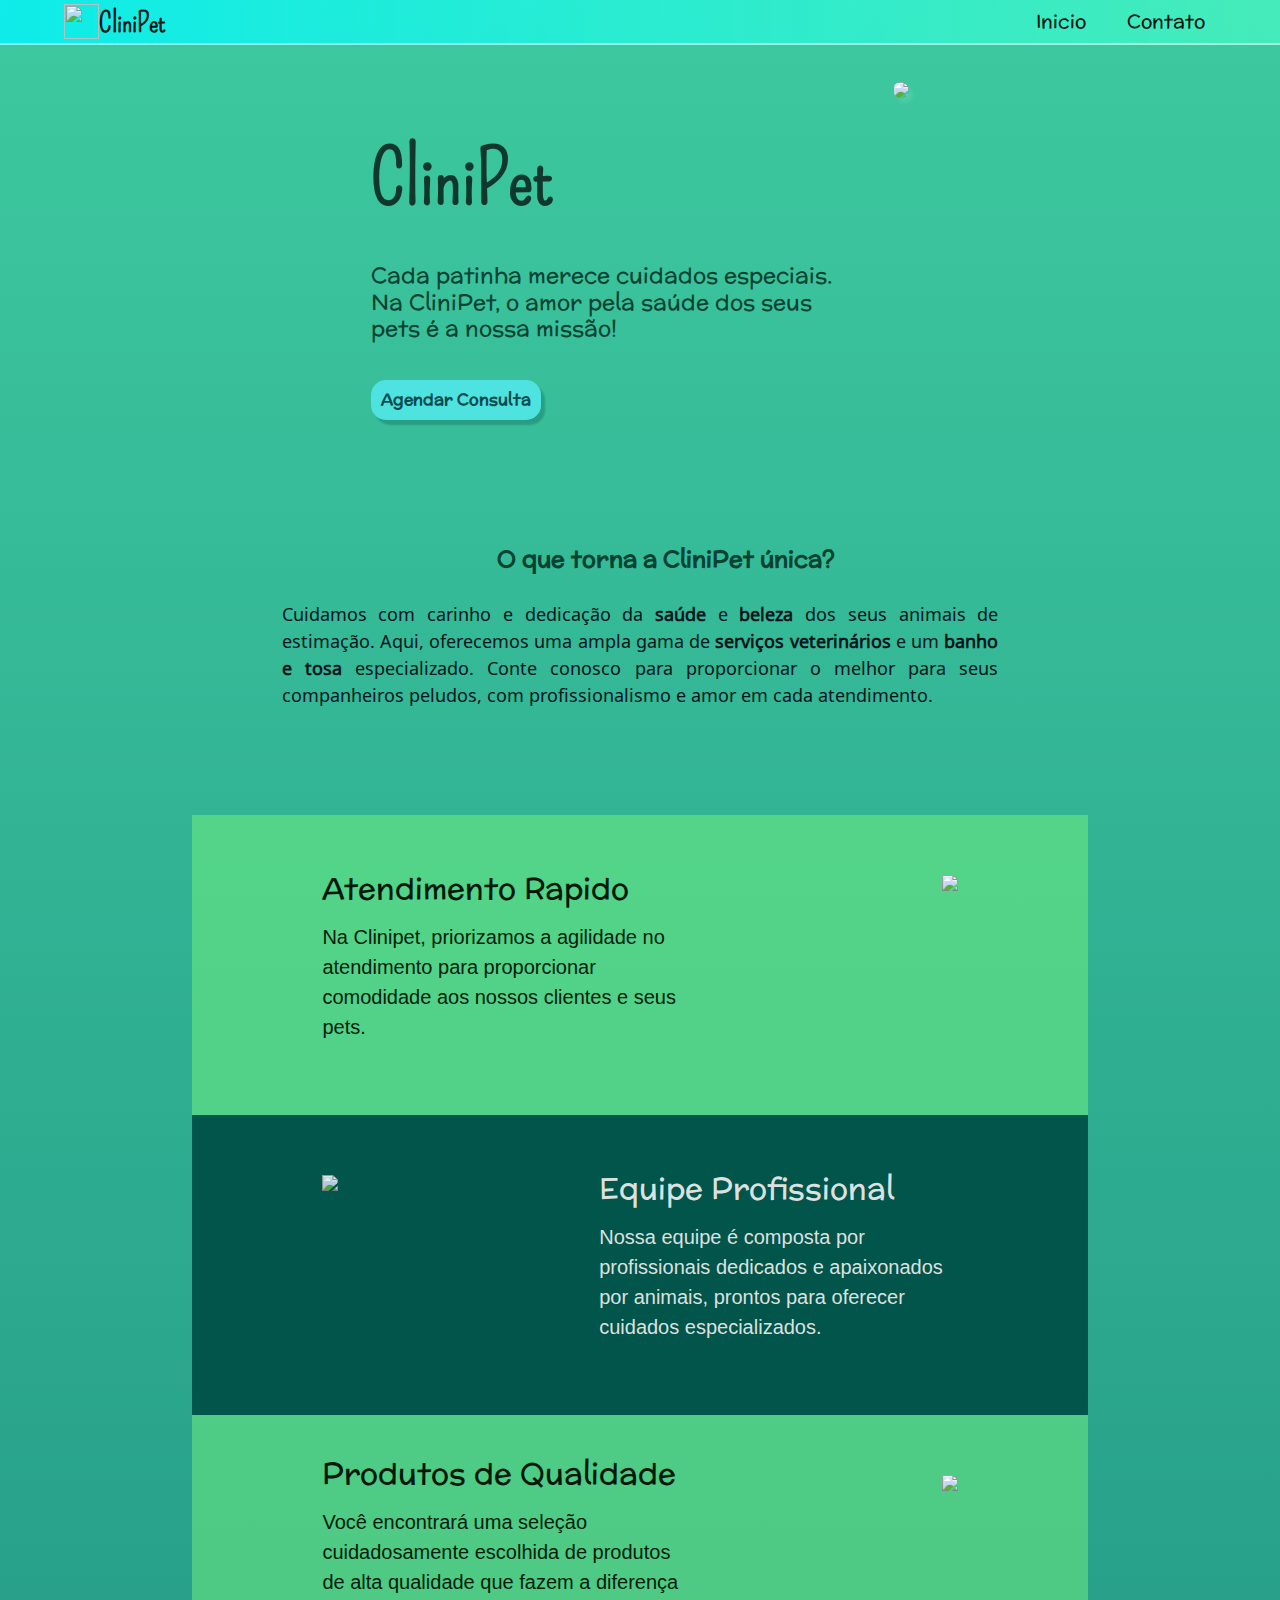
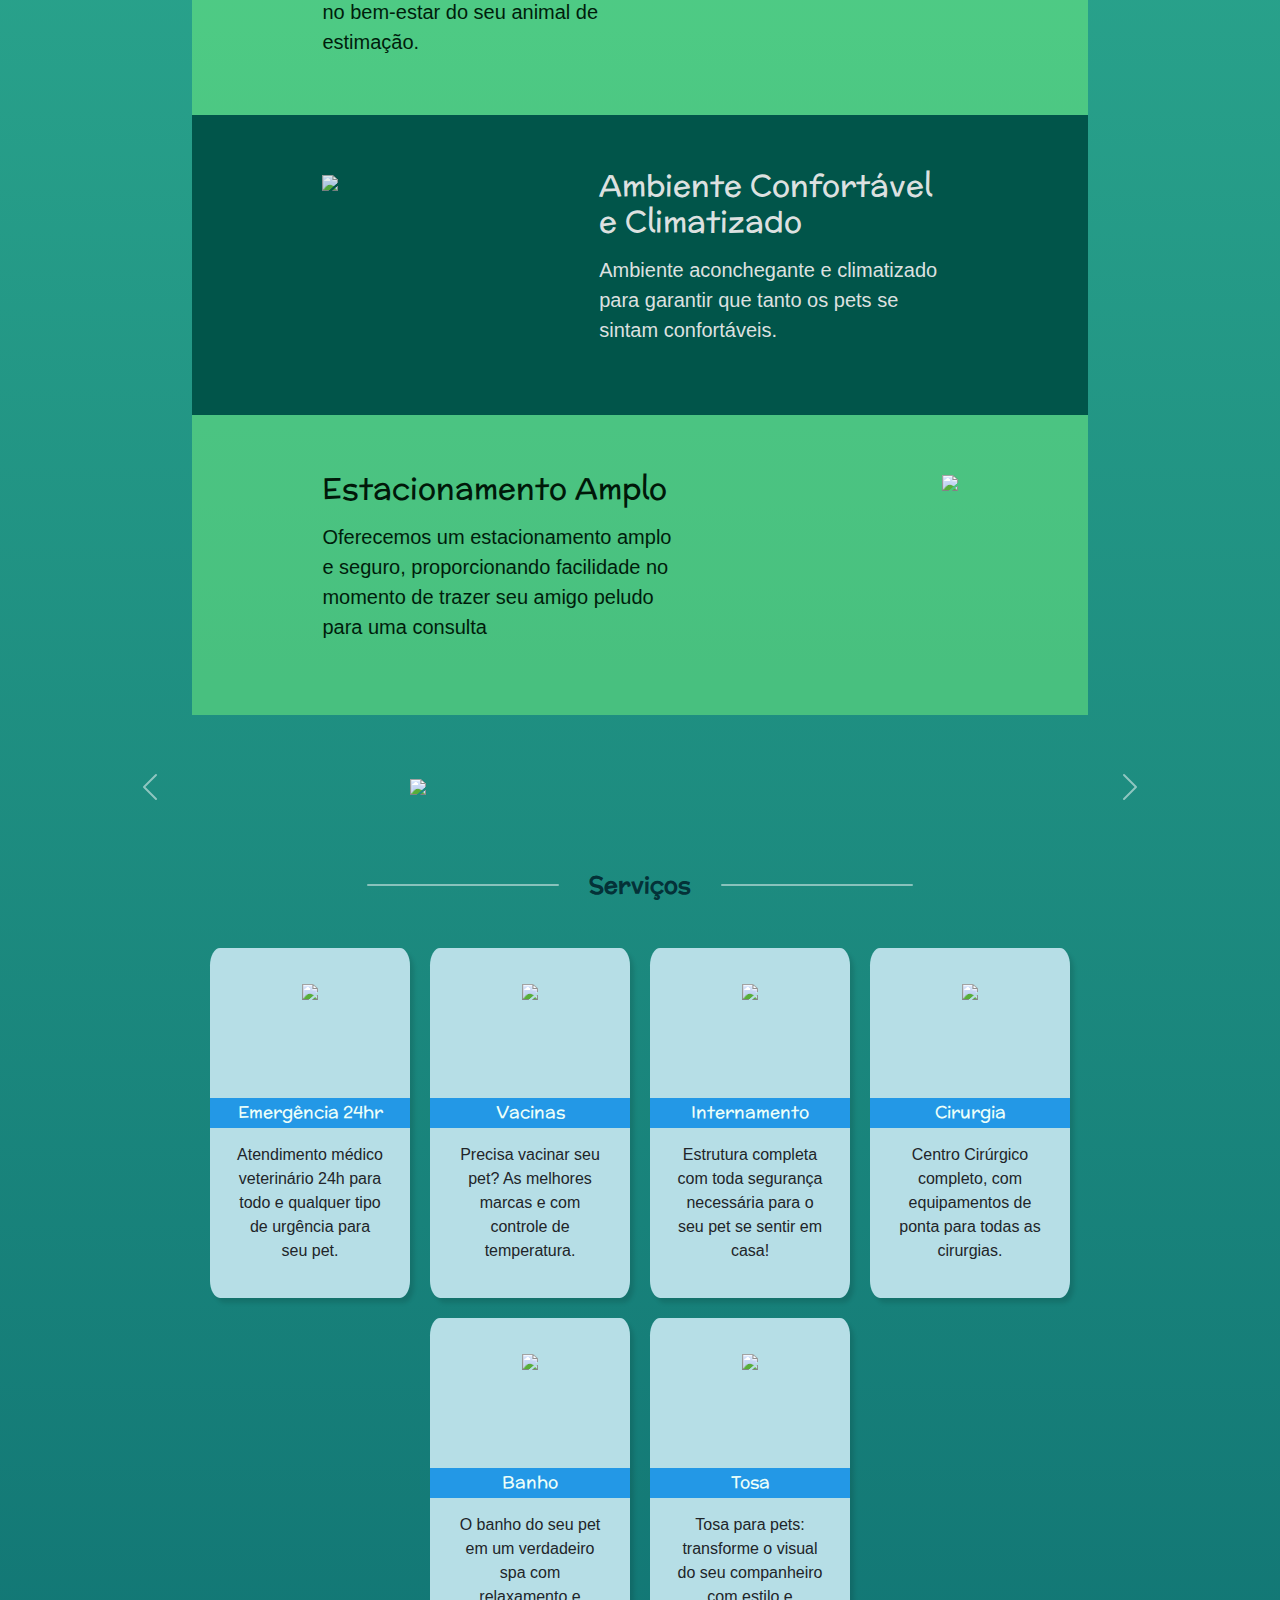
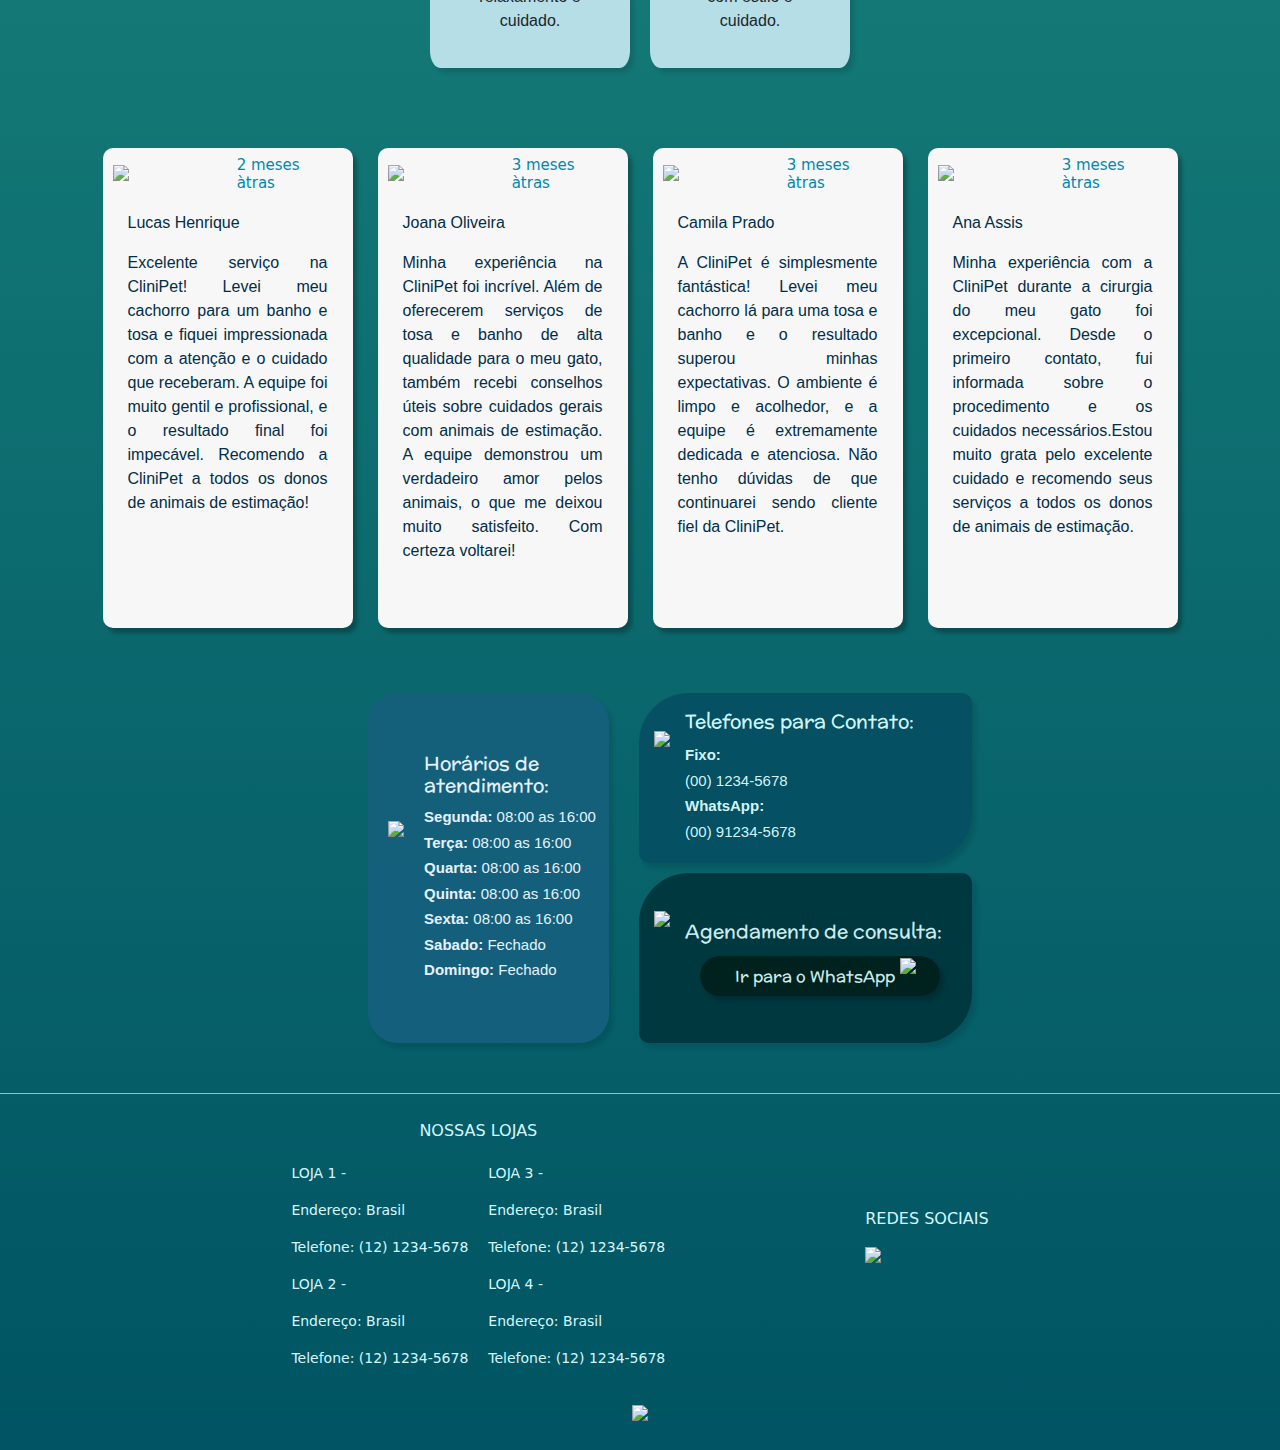
==== commit d41c9196: "Add files via upload" ====
--- a/index.html
+++ b/index.html
@@ -4,20 +4,33 @@
 	<link rel="stylesheet" type="text/css" href="style.css">
 	<meta charset="UTF-8">
 	<meta name="viewport" content="width=device-width, initial-scale=1.0">
+
+
+	<meta charset="utf-8">
+    <meta name="viewport" content="width=device-width, initial-scale=1">
+    <link href="https://cdn.jsdelivr.net/npm/bootstrap@5.3.3/dist/css/bootstrap.min.css" rel="stylesheet">
+    <link href="https://getbootstrap.com/docs/5.3/assets/css/docs.css" rel="stylesheet">
+	<script src="https://cdn.jsdelivr.net/npm/bootstrap@5.3.3/dist/js/bootstrap.bundle.min.js"></script>
+
+	<link href="img/logoPagina.ico" rel="icon">
+
 	<title>CliniPet</title>
 </head>
 <body>
+
+	<div id="borda" class="cabecalho-borda"></div>
 		<header class="cabecalho">
-			<div class="cabecalho-logo">
-				<img class="logo-imagem" src="logo.png"><!--icon da pagina-->
-				<h4 class="cabecalho-titulo">CliniPet</h4>
+
+			<div id="texto1" class="cabecalho-logo">
+				<img class="logo-imagem" src="img/logo.png"><!--icon da pagina-->
+				<h4  class="cabecalho-titulo">CliniPet</h4>
 			</div>
 
 			<div class="cabecalho-escrito">
-				<h4 class="cabecalho-texto"><a href="index.html">Inicio</a></h4>
-				<h4 class="cabecalho-texto"><a href="servicos.html">Serviços</a></h4>
-				<h4 class="cabecalho-texto">Contato</h4>
+				<div id="texto1ID"><a class="cabecalho-texto" href="index.html">Inicio</a></div>
+				<div id="texto2"><a class="cabecalho-texto" href="contato.html">Contato</a></div>
 			</div>
+
 		</header>
 
 		<main class="conteudo">
@@ -29,7 +42,7 @@
 					<button class="conteudo-principal-botao">Agendar Consulta</button>
 				</div>
 				<div class="conteudo-principal-animacao">
-					<img class="conteudo-principal-imagem" src="imagem4.jpg">
+					<img class="conteudo-principal-imagem" src="img/imagem4.jpg">
 				</div>
 			</section>
 
@@ -48,11 +61,11 @@
 								<h2 class="conteudo-retangulo1-escrito-titulo">Atendimento Rapido</h2>
 								<p class="conteudo-retangulo1-escrito-texto">Na Clinipet, priorizamos a agilidade no atendimento para proporcionar comodidade aos nossos clientes e seus pets.</p>
 							</div>
-							<img class="conteudo-retangulo1-imagem" src="relogio.png">
+							<img class="conteudo-retangulo1-imagem" src="img/relogio.png">
 						</div>
 	
 						<div class="conteudo-retangulo2">
-							<img class="conteudo-retangulo1-imagem" src="equipe.png" style="opacity: 90%;">
+							<img class="conteudo-retangulo1-imagem" src="img/equipe.png" style="opacity: 90%;">
 							<div class="conteudo-retangulo2-escrito">
 								<h2 class="conteudo-retangulo2-escrito-titulo">Equipe Profissional</h2>
 								<p class="conteudo-retangulo2-escrito-texto">Nossa equipe é composta por profissionais dedicados e apaixonados por animais, prontos para oferecer cuidados especializados.</p>
@@ -64,14 +77,14 @@
 								<h2 class="conteudo-retangulo1-escrito-titulo">Produtos de Qualidade</h2>
 								<p class="conteudo-retangulo1-escrito-texto">Você encontrará uma seleção cuidadosamente escolhida de produtos de alta qualidade que fazem a diferença no bem-estar do seu animal de estimação.</p>
 							</div>
-							<img class="conteudo-retangulo1-imagem" src="shampoo-pet.png">
+							<img class="conteudo-retangulo1-imagem" src="img/shampoo-pet.png">
 						</div>
 
 						<div class="conteudo-retangulo2">
-							<img class="conteudo-retangulo1-imagem" src="ventilador.png" style="opacity: 90%;">
+							<img class="conteudo-retangulo1-imagem" src="img/ventilador.png" style="opacity: 90%;">
 							<div class="conteudo-retangulo2-escrito">
 								<h2 class="conteudo-retangulo2-escrito-titulo">Ambiente Confortável e Climatizado</h2>
-								<p class="conteudo-retangulo2-escrito-texto">Criamos um ambiente aconchegante e climatizado para garantir que tanto os pets se sintam confortáveis.</p>
+								<p class="conteudo-retangulo2-escrito-texto">Ambiente aconchegante e climatizado para garantir que tanto os pets se sintam confortáveis.</p>
 							</div>
 						</div>
 
@@ -80,7 +93,7 @@
 								<h2 class="conteudo-retangulo1-escrito-titulo">Estacionamento Amplo</h2>
 								<p class="conteudo-retangulo1-escrito-texto">Oferecemos um estacionamento amplo e seguro, proporcionando facilidade no momento de trazer seu amigo peludo para uma consulta</p>
 							</div>
-							<img class="conteudo-retangulo1-imagem" src="carro.png">
+							<img class="conteudo-retangulo1-imagem" src="img/carro.png">
 						</div>
 
 					</div>
@@ -88,7 +101,7 @@
 
 			
 
-
+<!--
 			<section class="conteudo-terceiro">
 				<div class="conteudo-terceiro-conteudo">
 					<img class="conteudo-terceiro-imagem" src="imagem2.jpg">
@@ -108,13 +121,142 @@
 			</section>
 
 
+-->
+
+
+
+			<div id="carouselExampleInterval" class="carousel slide" data-bs-ride="carousel">
+				<div class="carousel-inner">
+				<div class="carousel-item active" data-bs-interval="3000">
+					<img class="imagem-carousel d-block " src="img/carousel1.jpg">
+				</div>
+				<div class="carousel-item" data-bs-interval="3000">
+					<img class="imagem-carousel d-block" src="img/carousel2.jpg">
+				</div>
+				<div class="carousel-item" data-bs-interval="3000">
+					<img class="imagem-carousel d-block" src="img/carousel3.jpg">
+				</div>
+				<div class="carousel-item" data-bs-interval="3000">
+					<img class="imagem-carousel d-block" src="img/carousel4.jpg">
+				</div>
+				<div class="carousel-item" data-bs-interval="3000">
+					<img class="imagem-carousel d-block" src="img/carousel5.jpg">
+				</div>
+				</div>
+				<button class="carousel-control-prev" type="button" data-bs-target="#carouselExampleInterval" data-bs-slide="prev">
+				<span class="carousel-control-prev-icon" aria-hidden="true"></span>
+				<span class="visually-hidden">Previous</span>
+				</button>
+				<button class="carousel-control-next" type="button" data-bs-target="#carouselExampleInterval" data-bs-slide="next">
+				<span class="carousel-control-next-icon" aria-hidden="true"></span>
+				<span class="visually-hidden">Next</span>
+				</button>
+			</div>
+
+
 
 
 			
+			<section class="servicos">
+				<div class="servicos-titulo">
+					<div class="servicos-titulo-hr"></div>
+					<h1 class="servicos-titulo-escrito">Serviços</h1>
+					<div class="servicos-titulo-hr" style="border-top: 0%;"></div>
+				</div>
+				<div class="servicos-grade">
+					<div class="servicos-grade-card">
+						<img class="servicos-logo" src="img/24horas.png">
+						<div class="servicos-grade-card-titulo">Emergência 24hr</div>
+						<div class="servicos-grade-card-subtitulo">Atendimento médico veterinário 24h para todo e qualquer tipo de urgência para seu pet.</div>
+					</div>
+					<div class="servicos-grade-card">
+						<img class="servicos-logo" src="img/vacina.png">
+						<div class="servicos-grade-card-titulo">Vacinas</div>
+						<div class="servicos-grade-card-subtitulo">Precisa vacinar seu pet? As melhores marcas e com controle de temperatura.</div>
+					</div>
+					<div class="servicos-grade-card">
+						<img class="servicos-logo" src="img/internamento.png">
+						<div class="servicos-grade-card-titulo">Internamento</div>
+						<div class="servicos-grade-card-subtitulo">Estrutura completa com toda segurança necessária para o seu pet se sentir em casa!</div>
+					</div>
+					<div class="servicos-grade-card">
+						<img class="servicos-logo" src="img/cirurgia.png">
+						<div class="servicos-grade-card-titulo">Cirurgia</div>
+						<div class="servicos-grade-card-subtitulo">Centro Cirúrgico completo, com equipamentos de ponta para todas as cirurgias.</div>
+					</div>
+					<div class="servicos-grade-card">
+						<img class="servicos-logo" src="img/banho.png">
+						<div class="servicos-grade-card-titulo">Banho</div>
+						<div class="servicos-grade-card-subtitulo">O banho do seu pet em um verdadeiro spa com relaxamento e cuidado.</div>
+					</div>
+					<div class="servicos-grade-card">
+						<img class="servicos-logo" src="img/tosa.png">
+						<div class="servicos-grade-card-titulo">Tosa</div>
+						<div class="servicos-grade-card-subtitulo">Tosa para pets: transforme o visual do seu companheiro com estilo e cuidado.</div>
+					</div>
+				</div>
+			</section>
+
+
+
+			
+
+			<section class="avaliacoes">
+				<div class="avaliacoes-grade">
+
+					<div class="avaliacoes-grade-card">
+						<div class="avaliacoes-estrelas">
+							<img class="avaliacoes-estrelas-imagem" src="img/estrela-azul.png">
+							<h2 class="avaliacoes-estrelas-texto">2 meses àtras</h2>
+						</div>
+						<div class="avaliacoes-grade-card-texto">
+							<p>Lucas Henrique</p>
+							<p> Excelente serviço na CliniPet! Levei meu cachorro para um banho e tosa e fiquei impressionada com a atenção e o cuidado que receberam. A equipe foi muito gentil e profissional, e o resultado final foi impecável. Recomendo a CliniPet a todos os donos de animais de estimação!</p>
+						</div>
+					</div>
+
+					<div class="avaliacoes-grade-card">
+						<div class="avaliacoes-estrelas">
+							<img class="avaliacoes-estrelas-imagem" src="img/estrela-azul.png">
+							<h2 class="avaliacoes-estrelas-texto">3 meses àtras</h2>
+						</div>
+						<div class="avaliacoes-grade-card-texto">
+							<p>Joana Oliveira</p>
+							<p>Minha experiência na CliniPet foi incrível. Além de oferecerem serviços de tosa e banho de alta qualidade para o meu gato, também recebi conselhos úteis sobre cuidados gerais com animais de estimação. A equipe demonstrou um verdadeiro amor pelos animais, o que me deixou muito satisfeito. Com certeza voltarei!</p>
+						</div>
+					</div>
+
+					<div class="avaliacoes-grade-card">
+						<div class="avaliacoes-estrelas">
+							<img class="avaliacoes-estrelas-imagem" src="img/estrela-azul.png">
+							<h2 class="avaliacoes-estrelas-texto">3 meses àtras</h2>
+						</div>
+						<div class="avaliacoes-grade-card-texto">
+							<p>Camila Prado</p>
+							<p>A CliniPet é simplesmente fantástica! Levei meu cachorro lá para uma tosa e banho e o resultado superou minhas expectativas. O ambiente é limpo e acolhedor, e a equipe é extremamente dedicada e atenciosa. Não tenho dúvidas de que continuarei sendo cliente fiel da CliniPet.</p>
+						</div>
+					</div>
+					
+					<div class="avaliacoes-grade-card">
+						<div class="avaliacoes-estrelas">
+							<img class="avaliacoes-estrelas-imagem" src="img/estrela-azul.png">
+							<h2 class="avaliacoes-estrelas-texto">3 meses àtras</h2>
+						</div>
+						<div class="avaliacoes-grade-card-texto">
+							<p>Ana Assis</p>
+							<p>Minha experiência com a CliniPet durante a cirurgia do meu gato foi excepcional. Desde o primeiro contato, fui informada sobre o procedimento e os cuidados necessários.Estou muito grata pelo excelente cuidado e recomendo seus serviços a todos os donos de animais de estimação.</p>
+						</div>
+					</div>
+
+				</div>
+			</section>
+
+
+
 			<section class="conteudo-servicos">
 				<div class="conteudo-servicos1">
 					<div class="conteudo-servicos-horarios">
-						<img class="conteudo-servicos-imagem1" src="horario.png">
+						<img class="conteudo-servicos-imagem1" src="img/horario.png">
 						<div class="conteudo-servicos-horarios-escrito">
 							<h1 class="conteudo-servicos-titulo">Horários de atendimento:</h1>
 							<p class="conteudo-servicos-texto"><strong>Segunda:</strong> 08:00 as 16:00</p>
@@ -129,7 +271,7 @@
 				</div>
 				<div class="conteudo-servicos2">
 					<div class="conteudo-servicos-telefone">
-						<img class="conteudo-servicos-imagem2" src="telefone.png">
+						<img class="conteudo-servicos-imagem2" src="img/telefone.png">
 						<div class="conteudo-servicos-telefone-escrito">
 							<h1 class="conteudo-servicos-titulo">Telefones para Contato:</h1>
 							<p class="conteudo-servicos-texto"><strong>Fixo:</strong></p>
@@ -140,12 +282,12 @@
 					</div>
 
 					<div class="conteudo-servicos-agendar">
-						<img class="conteudo-servicos-imagem2" src="agenda.png">
+						<img class="conteudo-servicos-imagem2" src="img/agenda.png">
 						<div class="conteudo-servicos-agendar-escrito">
 							<h1 class="conteudo-servicos-titulo">Agendamento de consulta:</h1>
 							<div class="conteudo-servicos-agendar-whatsapp">
 								<h1><a  class="conteudo-servicos-agendar-whatsapp-texto">Ir para o WhatsApp</a></h1>
-								<img class="conteudo-servicos-agendar-whatsap-icon" src="whatsapp.png">
+								<img class="conteudo-servicos-agendar-whatsap-icon" src="img/whatsapp.png">
 							</div>
 
 						</div>
@@ -163,9 +305,39 @@
 		
 
 		<footer class="rodape">
-			<img class="logo-imagem" src="logo.png" style="height: 40px; width: 40px;"><!--icon da pagina-->
+			<div class="rodape-conteudo">
+				<div class="rodape-conteudo-lojas">
+					<div class="rodape-titulo">NOSSAS LOJAS</div>
+					<div class="rodape-conteudo-lojas-colunas">
+						<div class="rodape-nossas-lojas-coluna1">
+							<p class="rodape-escrito">LOJA 1 -</p>
+							<p class="rodape-escrito">Endereço: Brasil </p>
+							<p class="rodape-escrito">Telefone: (12) 1234-5678 </p>
+							<p class="rodape-escrito">LOJA 2 -</p>
+							<p class="rodape-escrito">Endereço: Brasil </p>
+							<p class="rodape-escrito">Telefone: (12) 1234-5678 </p>
+						</div>
+						<div class="rodape-nossas-lojas-coluna2">
+							<p class="rodape-escrito">LOJA 3 -</p>
+							<p class="rodape-escrito">Endereço: Brasil </p>
+							<p class="rodape-escrito">Telefone: (12) 1234-5678 </p>
+							<p class="rodape-escrito">LOJA 4 -</p>
+							<p class="rodape-escrito">Endereço: Brasil </p>
+							<p class="rodape-escrito">Telefone: (12) 1234-5678 </p>
+						</div>
+					</div>
+				</div>
+
+				<div class="rodape-redes-sociais">
+					<p class="rodape-titulo" style="margin-top: 0px;">REDES SOCIAIS</p>
+					<img class="rodape-imagem" style="height: 50px;" src="img/image.png">
+				</div>
+			</div>
+			<img class="logo-imagem-rodape" src="img/logo.png" ><!--icon da pagina-->
+
 		</footer>
 
-
+	
 </body>
+	<script type="text/javascript" src="script.js"></script>
 </html>--- a/style.css
+++ b/style.css
@@ -7,10 +7,11 @@
     text-decoration: none;
 }
 
-body{
+body, html{
     font-size: 100%;
     /*background:linear-gradient(to right, rgb(4, 177, 148), rgba(91, 245, 150, 0.747));*/
-    background:linear-gradient(to top, rgb(30, 132, 150), rgba(58, 197, 155, 0.836));
+    background:linear-gradient(to top, rgb(0, 84, 99), rgb(61, 201, 159));
+    scrollbar-width: none;
 }
 
 a {
@@ -18,91 +19,166 @@
     color: black;
 }
 
+.cabecalho-borda{
+	margin: 0px;
+	padding: 0px;
+    height: 0px;
+    background-color: #00221f;
+}
+
 .cabecalho {
-    background-color: rgba(152, 240, 255, 0.144);
+    background: linear-gradient(to left, rgba(74, 255, 201, 0.637), rgba(0, 247, 255, 0.767));
+    border-bottom: 2px solid rgba(255, 255, 255, 0.507);
     text-decoration: none; 
     display: flex;
     flex-direction: row;
     align-items: center;
     justify-content: space-between;
-    padding: 5px;
+    gap : 10px;
+    height: 45px;
+}
+
+.cabecalho-titulo{
+    align-items: center;
     font-family: 'Pompiere', sans-serif;
-    font-size: 33px;
+    font-size: 28px;
     color: rgba(0, 0, 0, 0.904);
-    font-weight: 400;
-    gap : 5px;
-    height: 55px;
+    font-weight: 600;
+    padding-top: 10%;
 }
 
 .cabecalho-logo {
     display: flex;
     padding-left: 5%;
+    align-items: center;
 }
 
 .logo-imagem{
-    height: 40px;
-    width: 40px;
+    height: 35px;
+    width: 35px;
+    opacity: 90%;
 }
 
 .cabecalho-escrito {
     display: flex;
     padding-right: 5%;
+    align-items: center;
+    gap: 5px;
 }
 
 .cabecalho-texto {
     text-decoration: none; 
     display: flex;
+    height: 50px;
+	width: 100px;
     flex-direction: row;
     align-items: center;
     justify-content: center;
     padding: 15px;
     font-family: 'McLaren', sans-serif;
-    font-size: 20px;
+    font-size: 19px;
     color: rgba(0, 0, 0, 0.904);
     font-weight: 400;
     gap : 10px;
 }
+
+.cabecalho-texto:hover {
+    background: rgb(202, 255, 249);
+	height: 55px;
+	width: 100px;
+	text-align: center;
+	align-items: center;
+	padding-top: 20px;
+	border-radius: 0px 0px 20px 20px;
+	color: #00443e;
+	cursor: pointer;
+}
+
         /*CELULAR********************/
         @media screen and (max-width: 500px){
             .cabecalho {
-                font-size: 20px;
+                flex-wrap: nowrap;
+                justify-content: space-around;
+                height: 35px;
+                gap: 0px;
+                padding-left: 10px;
+            }
+            .cabecalho-titulo{
+                font-size: 22px;   
+                font-weight: 600;
+                padding-top: 10px;
+            }
+            .cabecalho-logo{
+                padding-left: 0px;
+            }
+            .logo-imagem{
+                height: 25px; width: 35px;
+                padding-left: 10px;
+            }
+            .cabecalho-texto{
+                font-size: 13px;
+                margin: 0px;
+                padding: 0px;
+                gap: 0px;
+            }
+            .cabecalho-texto, .cabecalho-texto:hover {
+                width: 70px;
+                padding: 15px;
+                font-size: 13px;
+                gap : 10px;
+            }
+            .cabecalho-texto:hover {
+                height: 45px;
+            }
+        
+        }
+
+        @media screen and (min-width: 500) and (max-width: 500px){
+            .cabecalho {
                 flex-wrap: nowrap;
                 justify-content: space-around;
                 height: 40px;
+                gap: 10px;
+                padding-left: 10px;
+            }
+            .cabecalho-titulo{
+                font-size: 22px;   
+                font-weight: 600;
+                padding-top: 10%;
             }
             .cabecalho-logo{
                 padding-left: 0%;
             }
             .logo-imagem{
-                height: 25px; width: 25px;
+                height: 25px; width: 35px;
+                padding-left: 10px;
             }
             .cabecalho-texto{
-                gap : 0px;
-                font-size: 10px;
-                width: 60px;
+                font-size: 14px;
+                gap: 10px;
             }
             .cabecalho-escrito{
-                padding-right: 0px;
+                padding-right: 10px;
             }
         }
 
         /*TABLET********************/
         @media screen and (min-width: 500px) and (max-width: 750px){
-            .cabecalho {
-                font-size: 30px;
+            .cabecalho-titulo {
+                font-size: 26px;
             }
             .logo-imagem{
-                height: 35px; width: 35px;
+                height: 30px; width: 30px;
             }
             .cabecalho-texto{
-                font-size: 18px;
+                font-size: 16px;
             }
         }
 
 
 /*  CONTEUDO PRINCIPAL -------------------------------------------*/
 .conteudo{
-    border-top: 2px solid rgba(116, 238, 247, 0.829);
+    border-top: 2px solid rgba(116, 238, 247, 0);
     margin-bottom: 50px;
 }
 
@@ -122,12 +198,13 @@
     display: flex;
     flex-direction: column;
     gap: 30px;
+    width: 55%;
 }
 
 .conteudo-principal-titulo{
     font-family: 'Pompiere', sans-serif;
     font-size: 75px;
-    color: rgba(0, 0, 0, 0.904);
+    color: rgba(0, 0, 0, 0.719);
     font-weight: 900;
 }
 
@@ -153,28 +230,30 @@
 @keyframes left {
     0%{
         margin-left: 15%;
-        opacity: 80%;
+        opacity: 20%;
     }
-    50%{
+    100%{
         margin-left: 0%;
+        opacity: 100%;
     }
 }
 
 .conteudo-principal-botao{
-    background-color: rgba(116, 238, 247, 0.829);
-    color: rgb(2, 0, 29);
+    background-color: rgba(83, 233, 238, 0.829);
+    color: rgba(0, 61, 63, 0.911);
     width: 170px;
     height: 40px;
     font-size: 16px;
     font-family: 'McLaren', sans-serif;
     border: none;
-    box-shadow: 4px 5px 4px rgba(0, 87, 87, 0.164);
+    font-weight: 800;
+    box-shadow: 4px 5px 2px rgba(0, 66, 66, 0.267);
     border-radius: 15px;
 }
 
 .conteudo-principal-botao:hover {
-    background-color: rgba(148, 246, 253, 0.829);
-    color: rgb(2, 0, 29);
+    background-color: rgba(143, 244, 252, 0.829);
+    color: rgba(0, 29, 25, 0.781);
     width: 170px;
     height: 40px;
     font-size: 16px;
@@ -184,9 +263,43 @@
 
 }
         /*  CELULAR***************/
-        @media screen and (max-width: 500px){
+        @media screen and (min-width: 240px) and (max-width: 300px){
             .conteudo-principal {
-                width: 90%;
+                width: 80%;
+                margin-left: 3%;
+                margin-top: 0px;
+                justify-content: start;
+                height: 350px;
+                gap: 5px;
+            }
+            .conteudo-principal-escrito{
+                gap: 20px;
+                width: 40%;
+                margin-left: 7%;
+            }
+            .conteudo-principal-titulo{
+                font-size: 32px;
+            }
+            .conteudo-principal-subtitulo{
+                font-size: 13px;
+            }
+            .conteudo-principal-animacao{
+                height: 400px;
+                margin-top: 100px;
+            }
+            .conteudo-principal-imagem{
+                margin-top: 30%;
+                height: 45%;
+            }
+            .conteudo-principal-botao, .conteudo-principal-botao:hover {
+                width: 100px;
+                font-size: 10px;
+            }
+        }
+
+        @media screen and (min-width: 300px) and (max-width: 370px){
+            .conteudo-principal {
+                width: 80%;
                 margin-left: 3%;
                 margin-top: 0px;
                 justify-content: start;
@@ -196,13 +309,13 @@
             .conteudo-principal-escrito{
                 gap: 20px;
                 width: 40%;
-                margin-left: 4%;
+                margin-left: 10%;
             }
             .conteudo-principal-titulo{
-                font-size: 40px;
+                font-size: 37px;
             }
             .conteudo-principal-subtitulo{
-                font-size: 15px;
+                font-size: 14px;
             }
             .conteudo-principal-animacao{
                 height: 400px;
@@ -210,7 +323,43 @@
 
             }
             .conteudo-principal-imagem{
-                height: 70%;
+                height: 50%;
+            }
+            .conteudo-principal-botao, .conteudo-principal-botao:hover {
+                width: 120px;
+                font-size: 12px;
+                border-radius: 15px;
+            }
+        }
+        
+        @media screen and (min-width: 370px) and (max-width: 500px){
+            .conteudo-principal {
+                width: 80%;
+                margin-left: 3%;
+                margin-top: 0px;
+                justify-content: start;
+                height: 350px;
+                gap: 10px;
+            }
+            .conteudo-principal-escrito{
+                gap: 20px;
+                width: 40%;
+                margin-left: 10%;
+            }
+            .conteudo-principal-titulo{
+                font-size: 40px;
+            }
+            .conteudo-principal-subtitulo{
+                font-size: 15px;
+            }
+            .conteudo-principal-animacao{
+                height: 400px;
+                margin-top: 100px;
+
+            }
+            .conteudo-principal-imagem{
+                height: 60%;
+                margin-left: 10%;
             }
             .conteudo-principal-botao, .conteudo-principal-botao:hover {
                 width: 140px;
@@ -221,7 +370,7 @@
         /*TABLET********************/
         @media screen and (min-width: 501px) and (max-width: 750px){
             .conteudo-principal-titulo{
-                font-size: 70px;
+                font-size: 50px;
             }
             .conteudo-principal-subtitulo{
                 font-size: 18px;
@@ -249,6 +398,7 @@
     font-size: 23px;
     padding-top: 20px;
     padding-left: 5%;
+    font-weight: bold;
 }
 
 .conteudo-segundo-subtitulo{
@@ -258,10 +408,21 @@
     color: rgb(0, 22, 29);  
     padding-bottom: 40px;
     width: 70%;
+    text-align: justify;
 }
 
         /*  CELULAR***************/
-        @media screen and (max-width: 500px){
+        @media screen and (max-width: 370px){
+            .conteudo-segundo-titulo{
+                font-size: 15px;
+            }
+            .conteudo-segundo-subtitulo{
+                font-size: 13px;
+                width: 90%;
+            }
+        }
+
+        @media screen and (min-width: 370px) and (max-width: 500px){
             .conteudo-segundo-titulo{
                 font-size: 17px;
             }
@@ -290,9 +451,13 @@
     display: flex;
     justify-content: space-around;
     align-items: center;
-    background-color: rgb(7 255 0 / 23%);
+    background-color: rgba(7, 255, 0, 23%);
     height: 300px;
     overflow:auto;
+}
+
+.conteudo-retangulo1:hover {
+    background-color: rgba(61, 248, 55, 0.356);
 }
 
 .conteudo-retangulo1-escrito, .conteudo-retangulo2-escrito {
@@ -322,12 +487,60 @@
     background-color: rgb(1, 85, 74);
 }
 
+.conteudo-retangulo2:hover {
+    background-color: rgb(4, 100, 87);
+}
+
 .conteudo-retangulo2-escrito-titulo, .conteudo-retangulo2-escrito-texto {
     color: rgba(235, 235, 235, 0.952);
 }
 
         /*  CELULAR***************/
-        @media screen and (max-width: 500px){
+        @media screen and (max-width: 320px){
+            .conteudo-retangulo-back{
+                width: 100%;
+            }
+            .conteudo-retangulo1-escrito, .conteudo-retangulo2-escrito {
+                width: 40%;
+            }
+            .conteudo-retangulo1-escrito-titulo, .conteudo-retangulo2-escrito-titulo {
+                font-size: 17px;
+            }
+            .conteudo-retangulo1-escrito-texto, .conteudo-retangulo2-escrito-texto {
+                font-size: 13px;
+                font-weight: bold;
+            }
+            .conteudo-retangulo1-imagem {
+                height: 30%;
+            }
+            .conteudo-retangulo1, .conteudo-retangulo2 {
+                height: 330px;
+            }
+        }
+
+        @media screen and (min-width: 320px) and (max-width: 400px){
+            .conteudo-retangulo-back{
+                width: 100%;
+            }
+            .conteudo-retangulo1-escrito, .conteudo-retangulo2-escrito {
+                width: 40%;
+            }
+            .conteudo-retangulo1-escrito-titulo, .conteudo-retangulo2-escrito-titulo {
+                font-size: 19px;
+            }
+            .conteudo-retangulo1-escrito-texto, .conteudo-retangulo2-escrito-texto {
+                font-size: 15px;
+                font-weight: bold;
+            }
+            .conteudo-retangulo1-imagem {
+                height: 35%;
+            }
+            .conteudo-retangulo1, .conteudo-retangulo2 {
+                height: 330px;
+            }
+        }
+
+        @media screen and (min-width: 400px) and (max-width: 600px){
             .conteudo-retangulo-back{
                 width: 100%;
             }
@@ -346,7 +559,7 @@
             }
         }
         /*TABLET********************/
-        @media screen and (min-width: 500px) and (max-width: 750px){
+        @media screen and (min-width: 600px) and (max-width: 900px){
             .conteudo-retangulo-back{
                 width: 85%;
             }
@@ -365,102 +578,270 @@
         }
 
 
-
-/*  CONTEUDO RESTANTE -------------------------------------------*/
-
-.conteudo-terceiro, .conteudo-quarto {
-    display: flex;
-    align-items: center;
-    justify-content: center;
-}
-
-.conteudo-terceiro, .conteudo-quarto{
-    margin-top: 20px;
-    height: 430px;
-}
-
-.conteudo-terceiro-conteudo, .conteudo-quarto-conteudo {
+/*CAROUSEL -------------------------------------------------------------------*/
+
+.carousel{
+    margin: 5%;
+    height: 20%;   
+}
+
+.imagem-carousel{
+    width: 40%;
+    margin-left: 30%;
+}
+        /*CELULAR *****************************/
+        @media screen and (max-width: 800px) {
+            .carousel{
+                margin: 15% 5% 15% 5%;
+            }
+            .imagem-carousel{
+                width: 100%;
+                margin: 0%;
+            }
+            
+        }
+        /*TABLET********************/
+
+
+
+/*SERVICOS -------------------------------------------------------------*/
+
+.servicos-titulo{
+    display: flex;
+    justify-content: center;
+    align-items: center;
+    gap: 30px;
+}
+
+.servicos-titulo-escrito{
+    display: flex;
+    justify-content: center;
+    font-family: 'McLaren', sans-serif;
+    color: rgba(0, 34, 44, 0.863);
+    font-size: 23px;
+    font-weight: bold;
+}
+
+.servicos-titulo-hr{
+    background-color: #ffffff7a;
+    margin: 2% 0%;
+    padding: 0%;
+    margin-bottom: 2.5%;
+    width: 15%;
+    height: 2px;
+    border-radius: 10px;
+}
+
+.servicos-grade{
+    display: flex;
+    justify-content: center;
+    flex-wrap: wrap;
+    gap: 20px;
+    margin-top: 30px;
+    margin-bottom: 80px;
+}
+
+.servicos-grade-card{
+    display: flex;
+    justify-content: center;
+    align-items: center;
+    flex-direction: column;
+    padding: 2%;
+    width: 200px;
     height: 350px;
-    width: 60%;
-    display: flex;
-    align-items: center;
-    justify-content: center;
-    gap: 30px;
-}
-
-.conteudo-terceiro-imagem, .conteudo-quarto-imagem{
-    border-radius: 50px;
-    height: 100%;
-    box-shadow: 4px 5px 4px rgba(255, 255, 255, 0.068);
-}
-
-.conteudo-terceiro-escrito, .conteudo-quarto-escrito{
-    display: flex;
-    justify-content: center;
-}
-
-.conteudo-terceiro-titulo, .conteudo-quarto-titulo{
+    background-color: #b6dee6;
+    box-shadow: 4px 5px 4px rgba(0, 0, 0, 0.116);
+    border-radius: 5%;
+}
+
+.servicos-grade-card:hover {
+    background-color: #c1ecf5;
+    transform: scale(1.08);
+    box-shadow: 4px 5px 4px rgba(0, 0, 0, 0.171);
+}
+
+.servicos-grade-card-titulo{
+    display: flex;
+    align-items: center;
+    justify-content: center;
+    height: 30px;
+    width: inherit;
+    background-color: rgb(35, 152, 230);
+    color: rgb(236, 255, 249);
     font-family: 'McLaren', sans-serif;
-    font-size: 19px;
-    font-weight: 600;
-    color: rgba(0, 17, 22, 0.678);
-
-}
-
-        /*CELULAR *****************************/
-        @media screen and (max-width: 600px) {
-            .conteudo-terceiro, .conteudo-quarto {
-                height: 420px;
-                margin-top: 0px;
-            }
-            .conteudo-terceiro-conteudo, .conteudo-quarto-conteudo{
-                display: flex;
+    font-size: 17px;
+    margin-bottom: 15px;
+
+}
+
+.servicos-grade-card-subtitulo{
+    font-family: 'Trebuchet MS', 'Lucida Sans Unicode', 'Lucida Grande', 'Lucida Sans', Arial, sans-serif;
+    text-align: center;
+    padding: 0% 5%;
+}
+.servicos-logo{
+    height: 30%;
+    margin-bottom: 20px;
+}
+            @media screen and (max-width: 310px){
+                .servicos-grade-card-titulo{
+                    font-size: 14px;
+                }
+                .servicos-grade-card{
+                    padding: 0%;
+                    width: 220px;
+                    height: 210px;
+                    background-color: #b6dee6;
+                    box-shadow: 4px 5px 4px rgba(0, 0, 0, 0.116);
+                    border-radius: 5%;
+                    font-size: 13px;
+                }
+            }
+
+            @media screen and (min-width: 310px) and (max-width: 450px){
+                .servicos-grade-card-titulo{
+                    font-size: 16px;
+                }
+                .servicos-grade-card{
+                    padding: 0%;
+                    width: 300px;
+                    height: 210px;
+                    background-color: #b6dee6;
+                    box-shadow: 4px 5px 4px rgba(0, 0, 0, 0.116);
+                    border-radius: 5%;
+                    font-size: 15px;
+                }
+            }
+
+            @media screen and (min-width: 451px) and (max-width: 600px){
+                .servicos-grade-card-titulo{
+                    font-size: 16px;
+                }
+                .servicos-grade-card{
+                    padding: 0%;
+                    width: 200px;
+                    height: 260px;
+                    background-color: #b6dee6;
+                    box-shadow: 4px 5px 4px rgba(0, 0, 0, 0.116);
+                    border-radius: 5%;
+                    font-size: 15px;
+                }
+            }
+            
+            @media screen and (min-width: 878px) and (max-width: 932px){
+                .servicos-grade{
+                    width: 80%;
+                    margin-left: 10%;
+                }
+            }
+            @media screen and (min-width: 933px) and (max-width: 1300px){
+                .servicos-grade{
+                    width: 70%;
+                    margin-left: 15%;
+                }
+            }
+            @media screen and (min-width: 1300px){
+                .servicos-grade{
+                    width: 50%;
+                    margin-left: 25%;
+                }
+            }
+
+/*      AVALIACOES ----------------------------------------------------------*/
+
+.avaliacoes-grade {
+    display: flex;
+    justify-content: center;
+    align-items: center;
+    flex-wrap: wrap;
+    gap: 25px;
+    margin-bottom: 65px;
+}
+
+.avaliacoes-grade-card{
+    width: 260px;
+    height: 420px;
+    background-color: #f7f7f7;
+    border-radius: 10px;
+    box-shadow: 4px 5px 4px #00000048;
+}
+
+.avaliacoes-grade-card:hover {
+    transform: scale(1.03);
+}
+
+.avaliacoes-estrelas{
+    display: flex;
+    justify-content: space-between;
+    align-items: center;
+    height: 50px;
+    font-size: 15px;
+}
+
+.avaliacoes-estrelas-imagem{
+    display: flex;
+    justify-content: center;
+    align-items: center;
+    width: 48%;
+    opacity: 95%;
+    margin: 10px;
+}
+
+.avaliacoes-estrelas-texto{
+    display: flex;
+    justify-content: center;
+    align-items: start;
+    padding-top: 10px;
+    padding-right: 15px;
+    font-size: 15px;
+    color: rgb(0, 136, 177);
+}
+
+.avaliacoes-grade-card-texto{
+    padding: 5% 10%;
+    display: flex;
+    flex-direction: column;
+    justify-content: center;
+    text-align: justify;
+    font-family: 'Trebuchet MS', 'Lucida Sans Unicode', 'Lucida Grande', 'Lucida Sans', Arial, sans-serif;
+    color: rgb(0, 46, 73);
+    font-size: 16px;
+}
+
+        @media screen  and (max-width: 270px) {
+            .avaliacoes-grade {
                 width: 80%;
-                justify-content: center;
-                flex-direction: column;
-                text-align: justify;
-            }
-            .conteudo-quarto-conteudo{
-                flex-direction: column-reverse;
-            }
-            .conteudo-terceiro-imagem, .conteudo-quarto-imagem{
-                height: 70%;
-            }
-            .conteudo-terceiro-titulo, .conteudo-quarto-titulo{
-                font-size: 15px;
-            }
-
-        }
-        /*TABLET********************/
-        @media screen and(min-width: 600px) and (max-width: 900px){
-            .conteudo-terceiro, .conteudo-quarto {
-                height: 500px;
-                margin-top: 0px;
-            }
-            .conteudo-terceiro-conteudo, .conteudo-quarto-conteudo{
-                width: 85%;
-                justify-content: center;
-                flex-direction: column;
-                text-align: justify;
-            }
-            .conteudo-quarto-conteudo{
-                flex-direction: column-reverse;
-            }
-            .conteudo-terceiro-imagem, .conteudo-quarto-imagem{
-                margin-top: 10px;
-                height: 90%;
-            }
-            .conteudo-terceiro-titulo, .conteudo-quarto-titulo{
-                font-size: 18px;
-            }
-        }
-
-
-
-
-/*  CONTEUDO HORARIOS E INF*/
+                margin-left: 10%;
+            }
+            .avaliacoes-grade-card{
+                width: 280px;
+                height: 440px;
+            }
+            .avaliacoes-estrelas-texto{
+                font-size: 13px;
+            }
+            .avaliacoes-grade-card-texto{
+                font-size: 14px;
+            }
+        }
+        @media screen and (min-width: 840px) and (max-width: 1100px) {
+            .avaliacoes-grade {
+                width: 70%;
+                margin-left: 15%;
+            }
+        }
+        @media screen  and (min-width: 1100px){
+            .avaliacoes-grade-card{
+                width: 250px;
+                height: 480px;
+            }
+        }
+
+/*  CONTEUDO HORARIOS E INF-----------------------------------------------*/
 
 .conteudo-servicos{
+    width: 90%;
+    margin-left: 5%;
     display: flex;
     justify-content: center;
     margin-top: 30px;
@@ -483,20 +864,25 @@
     border-radius: 30px;
  }
 
+ .conteudo-servicos-horarios:hover {
+    background-color: rgb(25, 110, 143);
+    transform: scale(1.04);
+ }
+
 .conteudo-servicos-titulo {
     font-family: 'McLaren', sans-serif;
-    font-size: 21px;
+    font-size: 19px;
     margin-bottom: 5%;
 }
 
 .conteudo-servicos-texto{
     font-family:'Segoe UI', Tahoma, Geneva, Verdana, sans-serif;
-    font-size: 16px;
+    font-size: 15px;
     margin-bottom: 3px;
 }
 
 .conteudo-servicos-imagem1{
-    height: 30%;
+    height: 27%;
     margin: 20px;
 }
 
@@ -523,6 +909,11 @@
     border-radius: 50px 10px;
  }
 
+ .conteudo-servicos-telefone:hover {
+    background-color: rgb(9, 98, 121);
+    transform: scale(1.03);
+ }
+
  .conteudo-servicos-agendar{
     display: flex;
     flex-direction:row;
@@ -534,27 +925,37 @@
     width: 110%;
     border-radius: 50px 10px;
  }
+
+ .conteudo-servicos-agendar:hover {
+    background-color: rgb(2, 77, 87);
+    transform: scale(1.03);
+ }
  
 .conteudo-servicos-agendar-whatsapp{
     display: flex;
     align-items: center;
-    height: 50px;
+    justify-content: center;
+    height: 40px;
     width: 240px;
     background-color: #00221f;
     box-shadow: 4px 5px 4px rgba(0, 0, 0, 0.185);
     border-radius: 20px;
-    padding: 10px;
+    padding: 5px;
     margin-left: 15px;
     text-decoration: none;
 }
 
 .conteudo-servicos-agendar-whatsapp:hover{   
-    background-color: #00443d;
+    background-color: #00574e;
 }
 
 .conteudo-servicos-agendar-whatsapp-texto{
+    display: flex;
+    align-items: center;
+    justify-content: center;
     color: #cdebec;
     text-decoration: none;
+    padding-top: 5%;
     font-family: 'McLaren', sans-serif;
     font-size: 16px;
     padding-left: 10px;
@@ -566,13 +967,114 @@
 }
 
     /*CELULAR **********************************/
-    @media screen and (max-width: 400px) {
+    @media screen  and (max-width: 300px) {
+        .conteudo-servicos{
+            flex-direction: column;
+            width: 100%;
+            margin-left: 0%;
+        }
+        .conteudo-servicos-horarios{
+            height: 310px;
+            width: 95%;
+            margin-bottom: 15px;
+        }
+        .conteudo-servicos-telefone{
+            height: 190px;
+            width: 95%;
+            margin-left: 10px;
+         }
+         .conteudo-servicos-titulo {
+            font-size: 12px;
+            font-weight: 400;
+        }
+        .conteudo-servicos-texto{
+            font-size: 11px;
+        }
+        .conteudo-servicos-agendar{
+            height: 170px;
+            width: 95%;
+            margin-left: 10px;
+         }
+         .conteudo-servicos-agendar-whatsapp{
+            width: 98%;
+            padding: 0px;
+            margin-left: 0px;
+        }
+        .conteudo-servicos-agendar-whatsapp-texto{
+            font-size: 10px;
+            padding-left: 0px;
+            padding-bottom: 0%;
+            width: inherit;
+        }
+        .conteudo-servicos-agendar-whatsap-icon{
+            height: 0%;
+            visibility: hidden;
+        }
+        .conteudo-servicos-imagem1{
+            height: 24%;
+            margin: 20px;
+        }
+        .conteudo-servicos-imagem2{
+            height: 40%;
+            margin: 15px;
+        }
+        
+    }
+
+    @media screen  and (min-width: 300px) and (max-width: 400px) {
+        .conteudo-servicos{
+            flex-direction: column;
+            width: 90%;
+            margin-left: 5%;
+        }
+        .conteudo-servicos-horarios{
+            height: 250px;
+            width: 95%;
+            margin-bottom: 10px;
+        }
+        .conteudo-servicos-telefone{
+            height: 170px;
+            width: 95%;
+            margin-left: 10px;
+         }
+         .conteudo-servicos-titulo {
+            font-size: 15px;
+            font-weight: 400;
+        }
+        .conteudo-servicos-texto{
+            font-size: 14px;
+        }
+        .conteudo-servicos-agendar{
+            height: 170px;
+            width: 95%;
+            margin-left: 10px;
+         }
+         .conteudo-servicos-agendar-whatsapp{
+            width: 98%;
+            padding: 0px;
+            margin-left: 0px;
+        }
+        .conteudo-servicos-agendar-whatsapp-texto{
+            font-size: 12px;
+            padding-left: 0px;
+            padding-bottom: 0%;
+            width: inherit;
+        }
+        .conteudo-servicos-agendar-whatsap-icon{
+            height: 0%;
+            visibility: hidden;
+        }
+    }
+
+    @media screen and (min-width: 400px)  and (max-width: 500px) {
             .conteudo-servicos{
                 flex-direction: column;
+                width: 90%;
+                margin-left: 5%;
             }
             .conteudo-servicos-horarios{
                 height: 250px;
-                width: 90%;
+                width: 95%;
                 margin-bottom: 10px;
             }
             .conteudo-servicos-telefone{
@@ -581,7 +1083,7 @@
                 margin-left: 10px;
              }
              .conteudo-servicos-titulo {
-                font-size: 17px;
+                font-size: 16px;
                 font-weight: 400;
             }
             .conteudo-servicos-texto{
@@ -593,23 +1095,219 @@
                 margin-left: 10px;
              }
              .conteudo-servicos-agendar-whatsapp{
-                width: 220px;
-                padding: 10px;
+                width: 90%;
+                padding: 0px;
                 margin-left: 0px;
             }
             .conteudo-servicos-agendar-whatsapp-texto{
+                font-size: 13px;
+                padding-left: 5px;
+            }
+            .conteudo-servicos-agendar-whatsap-icon{
+                height: 60%;
+            }
+        }
+
+        @media screen and (min-width: 501px) and (max-width: 750px){
+            .conteudo-servicos{
+                width: 70%;
+                margin-left: 15%;
+                flex-direction: column;
+
+            }
+            .conteudo-servicos-horarios{
+                height: 250px;
+                width: 95%;
+                margin-bottom: 10px;
+                justify-content: center;
+            }
+            .conteudo-servicos-telefone{
+                height: 170px;
+                width: 95%;
+                margin-left: 10px;
+                justify-content: center;
+             }
+             .conteudo-servicos-titulo {
+                font-size: 16px;
+                font-weight: 400;
+            }
+            .conteudo-servicos-texto{
                 font-size: 15px;
+            }
+            .conteudo-servicos-agendar{
+                height: 170px;
+                width: 95%;
+                margin-left: 10px;
+                justify-content: center;
+             }
+             .conteudo-servicos-agendar-whatsapp{
+                width: 200px;
+                padding: 2px;
+                margin-left: 0px;
+            }
+            .conteudo-servicos-agendar-whatsap-icon{
+                height: 80%;
+                padding-left: 5px;
+            }
+            .conteudo-servicos-agendar-whatsapp-texto{
+                font-size: 14px;
                 padding-left: 8px;
             }
         }
 
+
+        @media screen and (min-width: 750px) and (max-width: 1000px){
+
+                .conteudo-servicos{
+                    width: 90%;
+                    margin-left: 5%;
+                    align-items: center;
+                }
+                .conteudo-servicos-horarios{
+                    height: 250px;
+                    width: 95%;
+                    margin-bottom: 10px;
+                }
+                .conteudo-servicos-telefone{
+                    height: 170px;
+                    width: 95%;
+                    margin-left: 10px;
+                 }
+                 .conteudo-servicos-titulo {
+                    font-size: 16px;
+                    font-weight: 400;
+                }
+                .conteudo-servicos-texto{
+                    font-size: 14px;
+                }
+                .conteudo-servicos-agendar{
+                    height: 170px;
+                    width: 95%;
+                    margin-left: 10px;
+                 }
+                 .conteudo-servicos-agendar-whatsapp{
+                    width: 200px;
+                    padding: 2px;
+                    margin-left: 0px;
+                }
+                .conteudo-servicos-agendar-whatsap-icon{
+                    height: 80%;
+                    padding-left: 5px;
+                }
+                .conteudo-servicos-agendar-whatsapp-texto{
+                    font-size: 13px;
+                    padding-left: 8px;
+                }
+            }
+
+        
     
 
 /*  RODAPE --------------------------*/
 .rodape{
-    padding: 20px;
-    border-top: 1px solid rgba(0, 0, 0, 0.281);
-    display: flex;
-    align-items: center;
-    justify-content: center;
-}
+    padding: 5px;
+    border-top: 1px solid rgb(255 255 255 / 60%);
+    display: flex;
+    flex-direction: column;
+    align-items: center;
+    justify-content: center;
+    color: #d7f7ff;
+}
+
+.rodape-conteudo{
+	display: flex;
+	align-items: center;
+	gap: 200px;
+	margin-top: 20px;
+}
+
+.rodape-conteudo-lojas-colunas{
+	display: flex;
+	margin-top: 20px;
+	gap: 20px;
+}
+
+.rodape-redes-sociais{
+	display: flex;
+	justify-content: center;
+	flex-direction: column;
+}
+
+.rodape-imagem{
+	display: flex;
+	justify-content: center;
+}
+
+.rodape-titulo{
+	display: flex;
+	justify-content: center;
+	text-align: center;
+}
+
+.rodape-escrito{
+	font-size: 14px;
+	font-weight: 100;
+}
+
+
+.logo-imagem-rodape{
+    margin-top: 20px;
+    height: 40px;
+}
+
+
+
+    	@media screen and (max-width: 300px){
+        	.logo-imagem-rodape{
+            	height: 25px;
+       	 	}
+			.rodape-escrito{
+				font-size: 13px;
+			}
+			.rodape-titulo{
+				font-size: 15px;
+			}
+			.rodape-conteudo{
+				gap: 0px;
+				flex-direction: column;
+			}
+			
+			.rodape-conteudo-lojas-colunas{
+				flex-direction: column;
+			}
+
+    	}
+		@media screen and (min-width: 300px)and (max-width: 450px){
+        	.logo-imagem-rodape{
+            		height: 30px;
+       	 	}
+			.rodape-conteudo{
+				gap: 0px;
+				flex-direction: column;
+			}
+			
+			.rodape-conteudo-lojas-colunas{
+				flex-direction: column;
+			}
+    	}
+		@media screen and (min-width: 450px)and (max-width: 600px){
+			.rodape-conteudo{
+				gap: 40px;
+			}
+			.rodape-conteudo-lojas-colunas{
+				flex-direction: column;
+				gap: 0px;
+			}
+		}
+		@media screen and (min-width: 600px)and (max-width: 800px){
+			.rodape-conteudo{
+				gap: 30px;
+			}
+		}
+		@media screen and (min-width: 800px)and (max-width: 1000px){
+			.rodape-conteudo{
+				gap: 100px;
+			}
+		}
+
+
